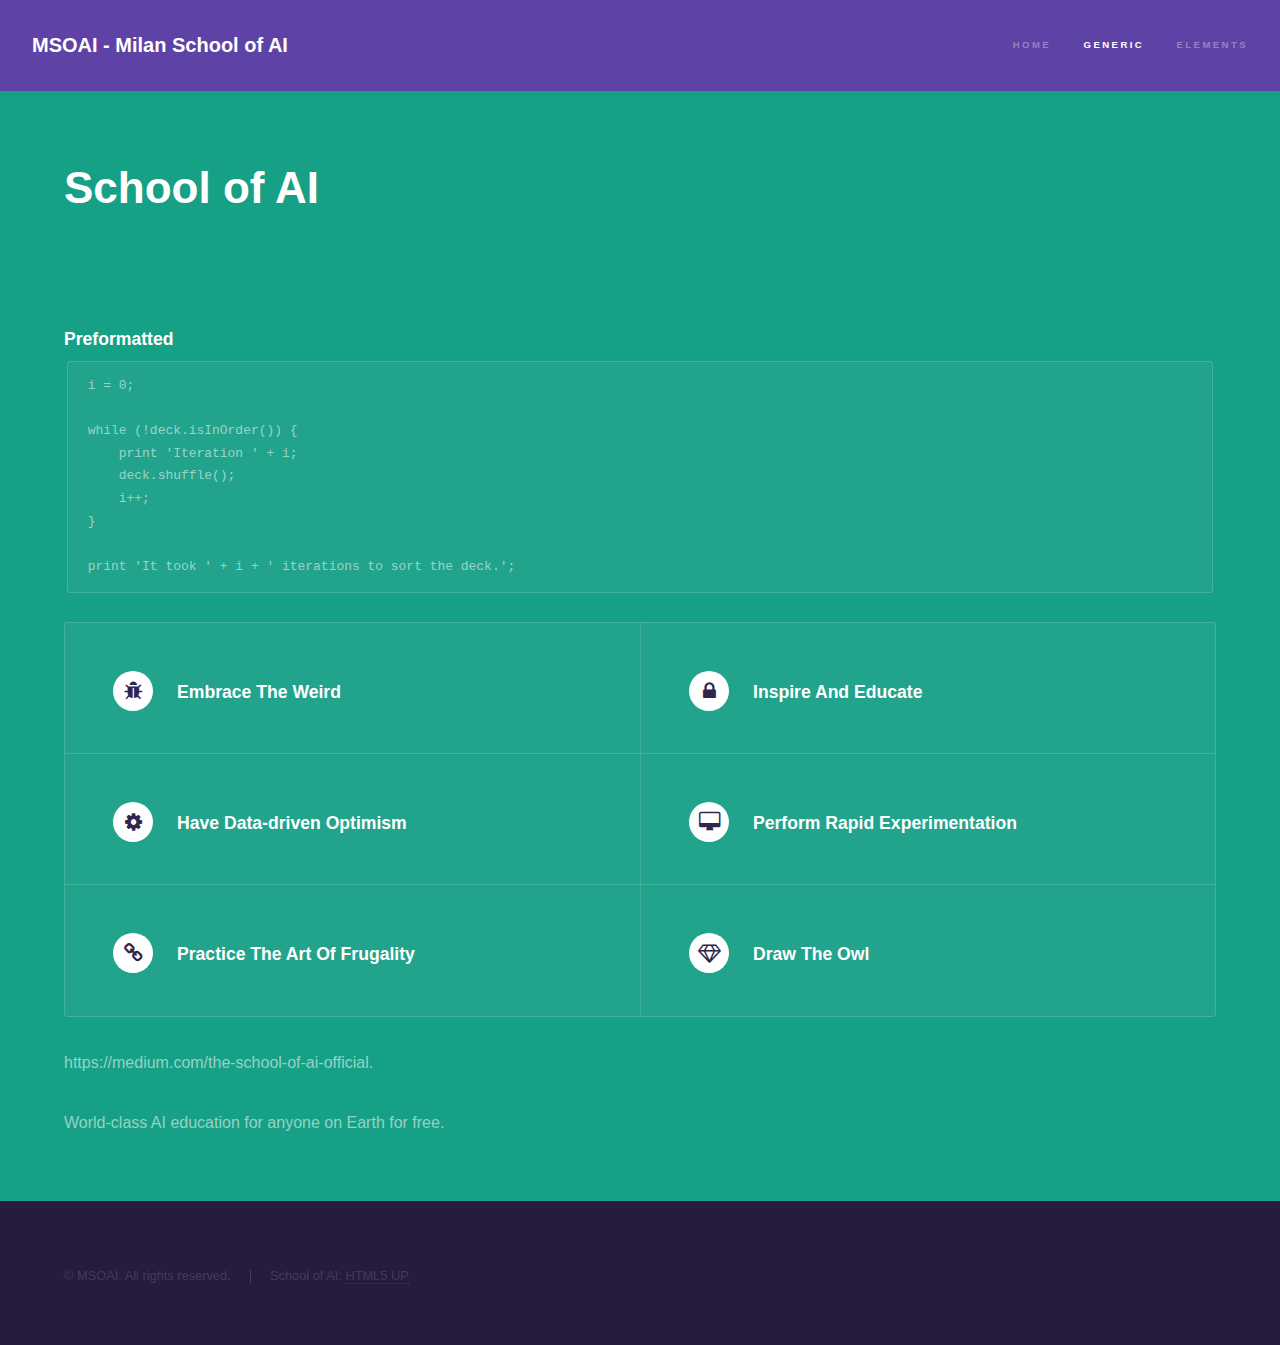
==== generic.html @ b0c15144 "Update generic.html" ====
<!DOCTYPE HTML>
<!--
	Hyperspace by HTML5 UP
	html5up.net | @ajlkn
	Free for personal and commercial use under the CCA 3.0 license (html5up.net/license)
-->
<html>
	<head>
		<title>Generic - Hyperspace by HTML5 UP</title>
		<meta charset="utf-8" />
		<meta name="viewport" content="width=device-width, initial-scale=1, user-scalable=no" />
		<link rel="stylesheet" href="assets/css/main.css" />
		<noscript><link rel="stylesheet" href="assets/css/noscript.css" /></noscript>
	</head>
	<body class="is-preload">

		<!-- Header -->
			<header id="header">
				<a href="index.html" class="title">MSOAI - Milan School of AI</a>
				<nav>
					<ul>
						<li><a href="index.html">Home</a></li>
						<li><a href="generic.html" class="active">Generic</a></li>
						<li><a href="elements.html">Elements</a></li>
					</ul>
				</nav>
			</header>

		<!-- Wrapper -->
			<div id="wrapper">

				<!-- Main -->
					<section id="main" class="wrapper">
						<div class="inner">
							<h1 class="major">School of AI</h1>
							<span class="image fit"><img src="images/pic04.png" alt="" /></span>
							<h3>Preformatted</h3>
									<pre><code>i = 0;

while (!deck.isInOrder()) {
    print 'Iteration ' + i;
    deck.shuffle();
    i++;
}

print 'It took ' + i + ' iterations to sort the deck.';</code></pre>
							<div class="features">
								<section>
									<span class="icon major fa-bug"></span>
									
									<h3>Embrace The Weird</h3>
									<p></p>
								</section>
								<section>
									<span class="icon major fa-lock"></span>
									<h3>Inspire And Educate</h3>
									<p></p>
								</section>
								<section>
									<span class="icon major fa-cog"></span>
									<h3>Have Data-driven Optimism</h3>
									<p></p>
								</section>
								<section>
									<span class="icon major fa-desktop"></span>
									<h3>Perform Rapid Experimentation</h3>
									<p></p>
								</section>
								<section>
									<span class="icon major fa-chain"></span>
									<h3>Practice The Art Of Frugality</h3>
									<p></p>
								</section>
								<section>
									<span class="icon major fa-diamond"></span>
									<h3>Draw The Owl</h3>
									<p></p>
								</section>
							</div>
							<p>https://medium.com/the-school-of-ai-official.</p>
							<p>World-class AI education for anyone on Earth for free.</p>
						</div>
					</section>

			</div>

		<!-- Footer -->
			<footer id="footer" class="wrapper alt">
				<div class="inner">
					<ul class="menu">
						<li>&copy; MSOAI. All rights reserved.</li><li>School of AI: <a href="https://www.theschool.ai/">HTML5 UP</a></li>
					</ul>
				</div>
			</footer>

		<!-- Scripts -->
			<script src="assets/js/jquery.min.js"></script>
			<script src="assets/js/jquery.scrollex.min.js"></script>
			<script src="assets/js/jquery.scrolly.min.js"></script>
			<script src="assets/js/browser.min.js"></script>
			<script src="assets/js/breakpoints.min.js"></script>
			<script src="assets/js/util.js"></script>
			<script src="assets/js/main.js"></script>

	</body>
</html>
---- assets/css/main.css ----
@import url(font-awesome.min.css);

/*
	Hyperspace by HTML5 UP
	html5up.net | @ajlkn
	Free for personal and commercial use under the CCA 3.0 license (html5up.net/license)
*/

html, body, div, span, applet, object,
iframe, h1, h2, h3, h4, h5, h6, p, blockquote,
pre, a, abbr, acronym, address, big, cite,
code, del, dfn, em, img, ins, kbd, q, s, samp,
small, strike, strong, sub, sup, tt, var, b,
u, i, center, dl, dt, dd, ol, ul, li, fieldset,
form, label, legend, table, caption, tbody,
tfoot, thead, tr, th, td, article, aside,
canvas, details, embed, figure, figcaption,
footer, header, hgroup, menu, nav, output, ruby,
section, summary, time, mark, audio, video {
	margin: 0;
	padding: 0;
	border: 0;
	font-size: 100%;
	font: inherit;
	vertical-align: baseline;}

article, aside, details, figcaption, figure,
footer, header, hgroup, menu, nav, section {
	display: block;}

body {
	line-height: 1;
}

ol, ul {
	list-style: none;
}

blockquote, q {
	quotes: none;
}

	blockquote:before, blockquote:after, q:before, q:after {
		content: '';
		content: none;
	}

table {
	border-collapse: collapse;
	border-spacing: 0;
}

body {
	-webkit-text-size-adjust: none;
}

mark {
	background-color: transparent;
	color: inherit;
}

input::-moz-focus-inner {
	border: 0;
	padding: 0;
}

input, select, textarea {
	-moz-appearance: none;
	-webkit-appearance: none;
	-ms-appearance: none;
	appearance: none;
}

/* Basic */

	@-ms-viewport {
		width: device-width;
	}

	body {
		-ms-overflow-style: scrollbar;
	}

	@media screen and (max-width: 480px) {

		html, body {
			min-width: 320px;
		}

	}

	html {
		box-sizing: border-box;
	}

	*, *:before, *:after {
		box-sizing: inherit;
	}

	body {
		background: #16a085;
	}

		body.is-preload *, body.is-preload *:before, body.is-preload *:after {
			-moz-animation: none !important;
			-webkit-animation: none !important;
			-ms-animation: none !important;
			animation: none !important;
			-moz-transition: none !important;
			-webkit-transition: none !important;
			-ms-transition: none !important;
			transition: none !important;
		}

/* Type */

	body, input, select, textarea {
		color: rgba(255, 255, 255, 0.55);
		font-family: Arial, Helvetica, sans-serif;
		font-size: 16.5pt;
		font-weight: normal;
		line-height: 1.75;
	}

		@media screen and (max-width: 1680px) {

			body, input, select, textarea {
				font-size: 13pt;
			}

		}

		@media screen and (max-width: 1280px) {

			body, input, select, textarea {
				font-size: 12pt;
			}

		}

		@media screen and (max-width: 360px) {

			body, input, select, textarea {
				font-size: 11pt;
			}

		}

	a {
		-moz-transition: color 0.2s ease, border-bottom-color 0.2s ease;
		-webkit-transition: color 0.2s ease, border-bottom-color 0.2s ease;
		-ms-transition: color 0.2s ease, border-bottom-color 0.2s ease;
		transition: color 0.2s ease, border-bottom-color 0.2s ease;
		border-bottom: dotted 1px rgba(255, 255, 255, 0.35);
		color: inherit;
		text-decoration: none;
	}

		a:hover {
			border-bottom-color: transparent;
			color: #ffffff;
		}

	strong, b {
		color: #ffffff;
		font-weight: bold;
	}

	em, i {
		font-style: italic;
	}

	p {
		margin: 0 0 2em 0;
	}

	h1, h2, h3, h4, h5, h6 {
		color: #ffffff;
		font-weight: bold;
		line-height: 1.5;
		margin: 0 0 0.5em 0;
	}

		h1 a, h2 a, h3 a, h4 a, h5 a, h6 a {
			color: inherit;
			text-decoration: none;
		}

	h1 {
		font-size: 2.75em;
	}

		h1.major {
			margin: 0 0 1.3em 0;
			position: relative;
			padding-bottom: 0.35em;
		}

			h1.major:after {
				background-image: -moz-linear-gradient(to right, #16a085, #16a085);
				background-image: -webkit-linear-gradient(to right, #16a085, #16a085);
				background-image: -ms-linear-gradient(to right, #16a085, #16a085);
				background-image: linear-gradient(to right, #16a085, #16a085);
				-moz-transition: max-width 0.2s ease;
				-webkit-transition: max-width 0.2s ease;
				-ms-transition: max-width 0.2s ease;
				transition: max-width 0.2s ease;
				border-radius: 0.2em;
				bottom: 0;
				content: '';
				height: 0.05em;
				position: absolute;
				right: 0;
				width: 100%;
			}

	h2 {
		font-size: 1.75em;
	}

	h3 {
		font-size: 1.1em;
	}

	h4 {
		font-size: 1em;
	}

	h5 {
		font-size: 0.8em;
	}

	h6 {
		font-size: 0.6em;
	}

	@media screen and (max-width: 736px) {

		h1 {
			font-size: 2em;
		}

		h2 {
			font-size: 1.25em;
		}

		h3 {
			font-size: 1em;
		}

		h4 {
			font-size: 0.8em;
		}

		h5 {
			font-size: 0.6em;
		}

		h6 {
			font-size: 0.6em;
		}

	}

	sub {
		font-size: 0.8em;
		position: relative;
		top: 0.5em;
	}

	sup {
		font-size: 0.8em;
		position: relative;
		top: -0.5em;
	}

	blockquote {
		border-left: solid 4px rgba(255, 255, 255, 0.15);
		font-style: italic;
		margin: 0 0 2em 0;
		padding: 0.5em 0 0.5em 2em;
	}

	code {
		background: rgba(255, 255, 255, 0.05);
		border-radius: 0.25em;
		border: solid 1px rgba(255, 255, 255, 0.15);
		font-family: "Courier New", monospace;
		font-size: 0.9em;
		margin: 0 0.25em;
		padding: 0.25em 0.65em;
	}

	pre {
		-webkit-overflow-scrolling: touch;
		font-family: "Courier New", monospace;
		font-size: 0.9em;
		margin: 0 0 2em 0;
	}

		pre code {
			display: block;
			line-height: 1.75em;
			padding: 1em 1.5em;
			overflow-x: auto;
		}

	hr {
		border: 0;
		border-bottom: solid 1px rgba(255, 255, 255, 0.15);
		margin: 2em 0;
	}

		hr.major {
			margin: 3em 0;
		}

	.align-left {
		text-align: left;
	}

	.align-center {
		text-align: center;
	}

	.align-right {
		text-align: right;
	}

/* Row */

	.row {
		display: flex;
		flex-wrap: wrap;
		box-sizing: border-box;
		align-items: stretch;
	}

		.row > * {
			box-sizing: border-box;
		}

		.row.gtr-uniform > * > :last-child {
			margin-bottom: 0;
		}

		.row.aln-left {
			justify-content: flex-start;
		}

		.row.aln-center {
			justify-content: center;
		}

		.row.aln-right {
			justify-content: flex-end;
		}

		.row.aln-top {
			align-items: flex-start;
		}

		.row.aln-middle {
			align-items: center;
		}

		.row.aln-bottom {
			align-items: flex-end;
		}

		.row > .imp {
			order: -1;
		}

		.row > .col-1 {
			width: 8.3333333333%;
		}

		.row > .off-1 {
			margin-left: 8.3333333333%;
		}

		.row > .col-2 {
			width: 16.6666666667%;
		}

		.row > .off-2 {
			margin-left: 16.6666666667%;
		}

		.row > .col-3 {
			width: 25%;
		}

		.row > .off-3 {
			margin-left: 25%;
		}

		.row > .col-4 {
			width: 33.3333333333%;
		}

		.row > .off-4 {
			margin-left: 33.3333333333%;
		}

		.row > .col-5 {
			width: 41.6666666667%;
		}

		.row > .off-5 {
			margin-left: 41.6666666667%;
		}

		.row > .col-6 {
			width: 50%;
		}

		.row > .off-6 {
			margin-left: 50%;
		}

		.row > .col-7 {
			width: 58.3333333333%;
		}

		.row > .off-7 {
			margin-left: 58.3333333333%;
		}

		.row > .col-8 {
			width: 66.6666666667%;
		}

		.row > .off-8 {
			margin-left: 66.6666666667%;
		}

		.row > .col-9 {
			width: 75%;
		}

		.row > .off-9 {
			margin-left: 75%;
		}

		.row > .col-10 {
			width: 83.3333333333%;
		}

		.row > .off-10 {
			margin-left: 83.3333333333%;
		}

		.row > .col-11 {
			width: 91.6666666667%;
		}

		.row > .off-11 {
			margin-left: 91.6666666667%;
		}

		.row > .col-12 {
			width: 100%;
		}

		.row > .off-12 {
			margin-left: 100%;
		}

		.row.gtr-0 {
			margin-top: 0;
			margin-left: 0em;
		}

			.row.gtr-0 > * {
				padding: 0 0 0 0em;
			}

			.row.gtr-0.gtr-uniform {
				margin-top: 0em;
			}

				.row.gtr-0.gtr-uniform > * {
					padding-top: 0em;
				}

		.row.gtr-25 {
			margin-top: 0;
			margin-left: -0.375em;
		}

			.row.gtr-25 > * {
				padding: 0 0 0 0.375em;
			}

			.row.gtr-25.gtr-uniform {
				margin-top: -0.375em;
			}

				.row.gtr-25.gtr-uniform > * {
					padding-top: 0.375em;
				}

		.row.gtr-50 {
			margin-top: 0;
			margin-left: -0.75em;
		}

			.row.gtr-50 > * {
				padding: 0 0 0 0.75em;
			}

			.row.gtr-50.gtr-uniform {
				margin-top: -0.75em;
			}

				.row.gtr-50.gtr-uniform > * {
					padding-top: 0.75em;
				}

		.row {
			margin-top: 0;
			margin-left: -1.5em;
		}

			.row > * {
				padding: 0 0 0 1.5em;
			}

			.row.gtr-uniform {
				margin-top: -1.5em;
			}

				.row.gtr-uniform > * {
					padding-top: 1.5em;
				}

		.row.gtr-150 {
			margin-top: 0;
			margin-left: -2.25em;
		}

			.row.gtr-150 > * {
				padding: 0 0 0 2.25em;
			}

			.row.gtr-150.gtr-uniform {
				margin-top: -2.25em;
			}

				.row.gtr-150.gtr-uniform > * {
					padding-top: 2.25em;
				}

		.row.gtr-200 {
			margin-top: 0;
			margin-left: -3em;
		}

			.row.gtr-200 > * {
				padding: 0 0 0 3em;
			}

			.row.gtr-200.gtr-uniform {
				margin-top: -3em;
			}

				.row.gtr-200.gtr-uniform > * {
					padding-top: 3em;
				}

		@media screen and (max-width: 1680px) {

			.row {
				display: flex;
				flex-wrap: wrap;
				box-sizing: border-box;
				align-items: stretch;
			}

				.row > * {
					box-sizing: border-box;
				}

				.row.gtr-uniform > * > :last-child {
					margin-bottom: 0;
				}

				.row.aln-left {
					justify-content: flex-start;
				}

				.row.aln-center {
					justify-content: center;
				}

				.row.aln-right {
					justify-content: flex-end;
				}

				.row.aln-top {
					align-items: flex-start;
				}

				.row.aln-middle {
					align-items: center;
				}

				.row.aln-bottom {
					align-items: flex-end;
				}

				.row > .imp-xlarge {
					order: -1;
				}

				.row > .col-1-xlarge {
					width: 8.3333333333%;
				}

				.row > .off-1-xlarge {
					margin-left: 8.3333333333%;
				}

				.row > .col-2-xlarge {
					width: 16.6666666667%;
				}

				.row > .off-2-xlarge {
					margin-left: 16.6666666667%;
				}

				.row > .col-3-xlarge {
					width: 25%;
				}

				.row > .off-3-xlarge {
					margin-left: 25%;
				}

				.row > .col-4-xlarge {
					width: 33.3333333333%;
				}

				.row > .off-4-xlarge {
					margin-left: 33.3333333333%;
				}

				.row > .col-5-xlarge {
					width: 41.6666666667%;
				}

				.row > .off-5-xlarge {
					margin-left: 41.6666666667%;
				}

				.row > .col-6-xlarge {
					width: 50%;
				}

				.row > .off-6-xlarge {
					margin-left: 50%;
				}

				.row > .col-7-xlarge {
					width: 58.3333333333%;
				}

				.row > .off-7-xlarge {
					margin-left: 58.3333333333%;
				}

				.row > .col-8-xlarge {
					width: 66.6666666667%;
				}

				.row > .off-8-xlarge {
					margin-left: 66.6666666667%;
				}

				.row > .col-9-xlarge {
					width: 75%;
				}

				.row > .off-9-xlarge {
					margin-left: 75%;
				}

				.row > .col-10-xlarge {
					width: 83.3333333333%;
				}

				.row > .off-10-xlarge {
					margin-left: 83.3333333333%;
				}

				.row > .col-11-xlarge {
					width: 91.6666666667%;
				}

				.row > .off-11-xlarge {
					margin-left: 91.6666666667%;
				}

				.row > .col-12-xlarge {
					width: 100%;
				}

				.row > .off-12-xlarge {
					margin-left: 100%;
				}

				.row.gtr-0 {
					margin-top: 0;
					margin-left: 0em;
				}

					.row.gtr-0 > * {
						padding: 0 0 0 0em;
					}

					.row.gtr-0.gtr-uniform {
						margin-top: 0em;
					}

						.row.gtr-0.gtr-uniform > * {
							padding-top: 0em;
						}

				.row.gtr-25 {
					margin-top: 0;
					margin-left: -0.375em;
				}

					.row.gtr-25 > * {
						padding: 0 0 0 0.375em;
					}

					.row.gtr-25.gtr-uniform {
						margin-top: -0.375em;
					}

						.row.gtr-25.gtr-uniform > * {
							padding-top: 0.375em;
						}

				.row.gtr-50 {
					margin-top: 0;
					margin-left: -0.75em;
				}

					.row.gtr-50 > * {
						padding: 0 0 0 0.75em;
					}

					.row.gtr-50.gtr-uniform {
						margin-top: -0.75em;
					}

						.row.gtr-50.gtr-uniform > * {
							padding-top: 0.75em;
						}

				.row {
					margin-top: 0;
					margin-left: -1.5em;
				}

					.row > * {
						padding: 0 0 0 1.5em;
					}

					.row.gtr-uniform {
						margin-top: -1.5em;
					}

						.row.gtr-uniform > * {
							padding-top: 1.5em;
						}

				.row.gtr-150 {
					margin-top: 0;
					margin-left: -2.25em;
				}

					.row.gtr-150 > * {
						padding: 0 0 0 2.25em;
					}

					.row.gtr-150.gtr-uniform {
						margin-top: -2.25em;
					}

						.row.gtr-150.gtr-uniform > * {
							padding-top: 2.25em;
						}

				.row.gtr-200 {
					margin-top: 0;
					margin-left: -3em;
				}

					.row.gtr-200 > * {
						padding: 0 0 0 3em;
					}

					.row.gtr-200.gtr-uniform {
						margin-top: -3em;
					}

						.row.gtr-200.gtr-uniform > * {
							padding-top: 3em;
						}

		}

		@media screen and (max-width: 1280px) {

			.row {
				display: flex;
				flex-wrap: wrap;
				box-sizing: border-box;
				align-items: stretch;
			}

				.row > * {
					box-sizing: border-box;
				}

				.row.gtr-uniform > * > :last-child {
					margin-bottom: 0;
				}

				.row.aln-left {
					justify-content: flex-start;
				}

				.row.aln-center {
					justify-content: center;
				}

				.row.aln-right {
					justify-content: flex-end;
				}

				.row.aln-top {
					align-items: flex-start;
				}

				.row.aln-middle {
					align-items: center;
				}

				.row.aln-bottom {
					align-items: flex-end;
				}

				.row > .imp-large {
					order: -1;
				}

				.row > .col-1-large {
					width: 8.3333333333%;
				}

				.row > .off-1-large {
					margin-left: 8.3333333333%;
				}

				.row > .col-2-large {
					width: 16.6666666667%;
				}

				.row > .off-2-large {
					margin-left: 16.6666666667%;
				}

				.row > .col-3-large {
					width: 25%;
				}

				.row > .off-3-large {
					margin-left: 25%;
				}

				.row > .col-4-large {
					width: 33.3333333333%;
				}

				.row > .off-4-large {
					margin-left: 33.3333333333%;
				}

				.row > .col-5-large {
					width: 41.6666666667%;
				}

				.row > .off-5-large {
					margin-left: 41.6666666667%;
				}

				.row > .col-6-large {
					width: 50%;
				}

				.row > .off-6-large {
					margin-left: 50%;
				}

				.row > .col-7-large {
					width: 58.3333333333%;
				}

				.row > .off-7-large {
					margin-left: 58.3333333333%;
				}

				.row > .col-8-large {
					width: 66.6666666667%;
				}

				.row > .off-8-large {
					margin-left: 66.6666666667%;
				}

				.row > .col-9-large {
					width: 75%;
				}

				.row > .off-9-large {
					margin-left: 75%;
				}

				.row > .col-10-large {
					width: 83.3333333333%;
				}

				.row > .off-10-large {
					margin-left: 83.3333333333%;
				}

				.row > .col-11-large {
					width: 91.6666666667%;
				}

				.row > .off-11-large {
					margin-left: 91.6666666667%;
				}

				.row > .col-12-large {
					width: 100%;
				}

				.row > .off-12-large {
					margin-left: 100%;
				}

				.row.gtr-0 {
					margin-top: 0;
					margin-left: 0em;
				}

					.row.gtr-0 > * {
						padding: 0 0 0 0em;
					}

					.row.gtr-0.gtr-uniform {
						margin-top: 0em;
					}

						.row.gtr-0.gtr-uniform > * {
							padding-top: 0em;
						}

				.row.gtr-25 {
					margin-top: 0;
					margin-left: -0.375em;
				}

					.row.gtr-25 > * {
						padding: 0 0 0 0.375em;
					}

					.row.gtr-25.gtr-uniform {
						margin-top: -0.375em;
					}

						.row.gtr-25.gtr-uniform > * {
							padding-top: 0.375em;
						}

				.row.gtr-50 {
					margin-top: 0;
					margin-left: -0.75em;
				}

					.row.gtr-50 > * {
						padding: 0 0 0 0.75em;
					}

					.row.gtr-50.gtr-uniform {
						margin-top: -0.75em;
					}

						.row.gtr-50.gtr-uniform > * {
							padding-top: 0.75em;
						}

				.row {
					margin-top: 0;
					margin-left: -1.5em;
				}

					.row > * {
						padding: 0 0 0 1.5em;
					}

					.row.gtr-uniform {
						margin-top: -1.5em;
					}

						.row.gtr-uniform > * {
							padding-top: 1.5em;
						}

				.row.gtr-150 {
					margin-top: 0;
					margin-left: -2.25em;
				}

					.row.gtr-150 > * {
						padding: 0 0 0 2.25em;
					}

					.row.gtr-150.gtr-uniform {
						margin-top: -2.25em;
					}

						.row.gtr-150.gtr-uniform > * {
							padding-top: 2.25em;
						}

				.row.gtr-200 {
					margin-top: 0;
					margin-left: -3em;
				}

					.row.gtr-200 > * {
						padding: 0 0 0 3em;
					}

					.row.gtr-200.gtr-uniform {
						margin-top: -3em;
					}

						.row.gtr-200.gtr-uniform > * {
							padding-top: 3em;
						}

		}

		@media screen and (max-width: 980px) {

			.row {
				display: flex;
				flex-wrap: wrap;
				box-sizing: border-box;
				align-items: stretch;
			}

				.row > * {
					box-sizing: border-box;
				}

				.row.gtr-uniform > * > :last-child {
					margin-bottom: 0;
				}

				.row.aln-left {
					justify-content: flex-start;
				}

				.row.aln-center {
					justify-content: center;
				}

				.row.aln-right {
					justify-content: flex-end;
				}

				.row.aln-top {
					align-items: flex-start;
				}

				.row.aln-middle {
					align-items: center;
				}

				.row.aln-bottom {
					align-items: flex-end;
				}

				.row > .imp-medium {
					order: -1;
				}

				.row > .col-1-medium {
					width: 8.3333333333%;
				}

				.row > .off-1-medium {
					margin-left: 8.3333333333%;
				}

				.row > .col-2-medium {
					width: 16.6666666667%;
				}

				.row > .off-2-medium {
					margin-left: 16.6666666667%;
				}

				.row > .col-3-medium {
					width: 25%;
				}

				.row > .off-3-medium {
					margin-left: 25%;
				}

				.row > .col-4-medium {
					width: 33.3333333333%;
				}

				.row > .off-4-medium {
					margin-left: 33.3333333333%;
				}

				.row > .col-5-medium {
					width: 41.6666666667%;
				}

				.row > .off-5-medium {
					margin-left: 41.6666666667%;
				}

				.row > .col-6-medium {
					width: 50%;
				}

				.row > .off-6-medium {
					margin-left: 50%;
				}

				.row > .col-7-medium {
					width: 58.3333333333%;
				}

				.row > .off-7-medium {
					margin-left: 58.3333333333%;
				}

				.row > .col-8-medium {
					width: 66.6666666667%;
				}

				.row > .off-8-medium {
					margin-left: 66.6666666667%;
				}

				.row > .col-9-medium {
					width: 75%;
				}

				.row > .off-9-medium {
					margin-left: 75%;
				}

				.row > .col-10-medium {
					width: 83.3333333333%;
				}

				.row > .off-10-medium {
					margin-left: 83.3333333333%;
				}

				.row > .col-11-medium {
					width: 91.6666666667%;
				}

				.row > .off-11-medium {
					margin-left: 91.6666666667%;
				}

				.row > .col-12-medium {
					width: 100%;
				}

				.row > .off-12-medium {
					margin-left: 100%;
				}

				.row.gtr-0 {
					margin-top: 0;
					margin-left: 0em;
				}

					.row.gtr-0 > * {
						padding: 0 0 0 0em;
					}

					.row.gtr-0.gtr-uniform {
						margin-top: 0em;
					}

						.row.gtr-0.gtr-uniform > * {
							padding-top: 0em;
						}

				.row.gtr-25 {
					margin-top: 0;
					margin-left: -0.375em;
				}

					.row.gtr-25 > * {
						padding: 0 0 0 0.375em;
					}

					.row.gtr-25.gtr-uniform {
						margin-top: -0.375em;
					}

						.row.gtr-25.gtr-uniform > * {
							padding-top: 0.375em;
						}

				.row.gtr-50 {
					margin-top: 0;
					margin-left: -0.75em;
				}

					.row.gtr-50 > * {
						padding: 0 0 0 0.75em;
					}

					.row.gtr-50.gtr-uniform {
						margin-top: -0.75em;
					}

						.row.gtr-50.gtr-uniform > * {
							padding-top: 0.75em;
						}

				.row {
					margin-top: 0;
					margin-left: -1.5em;
				}

					.row > * {
						padding: 0 0 0 1.5em;
					}

					.row.gtr-uniform {
						margin-top: -1.5em;
					}

						.row.gtr-uniform > * {
							padding-top: 1.5em;
						}

				.row.gtr-150 {
					margin-top: 0;
					margin-left: -2.25em;
				}

					.row.gtr-150 > * {
						padding: 0 0 0 2.25em;
					}

					.row.gtr-150.gtr-uniform {
						margin-top: -2.25em;
					}

						.row.gtr-150.gtr-uniform > * {
							padding-top: 2.25em;
						}

				.row.gtr-200 {
					margin-top: 0;
					margin-left: -3em;
				}

					.row.gtr-200 > * {
						padding: 0 0 0 3em;
					}

					.row.gtr-200.gtr-uniform {
						margin-top: -3em;
					}

						.row.gtr-200.gtr-uniform > * {
							padding-top: 3em;
						}

		}

		@media screen and (max-width: 736px) {

			.row {
				display: flex;
				flex-wrap: wrap;
				box-sizing: border-box;
				align-items: stretch;
			}

				.row > * {
					box-sizing: border-box;
				}

				.row.gtr-uniform > * > :last-child {
					margin-bottom: 0;
				}

				.row.aln-left {
					justify-content: flex-start;
				}

				.row.aln-center {
					justify-content: center;
				}

				.row.aln-right {
					justify-content: flex-end;
				}

				.row.aln-top {
					align-items: flex-start;
				}

				.row.aln-middle {
					align-items: center;
				}

				.row.aln-bottom {
					align-items: flex-end;
				}

				.row > .imp-small {
					order: -1;
				}

				.row > .col-1-small {
					width: 8.3333333333%;
				}

				.row > .off-1-small {
					margin-left: 8.3333333333%;
				}

				.row > .col-2-small {
					width: 16.6666666667%;
				}

				.row > .off-2-small {
					margin-left: 16.6666666667%;
				}

				.row > .col-3-small {
					width: 25%;
				}

				.row > .off-3-small {
					margin-left: 25%;
				}

				.row > .col-4-small {
					width: 33.3333333333%;
				}

				.row > .off-4-small {
					margin-left: 33.3333333333%;
				}

				.row > .col-5-small {
					width: 41.6666666667%;
				}

				.row > .off-5-small {
					margin-left: 41.6666666667%;
				}

				.row > .col-6-small {
					width: 50%;
				}

				.row > .off-6-small {
					margin-left: 50%;
				}

				.row > .col-7-small {
					width: 58.3333333333%;
				}

				.row > .off-7-small {
					margin-left: 58.3333333333%;
				}

				.row > .col-8-small {
					width: 66.6666666667%;
				}

				.row > .off-8-small {
					margin-left: 66.6666666667%;
				}

				.row > .col-9-small {
					width: 75%;
				}

				.row > .off-9-small {
					margin-left: 75%;
				}

				.row > .col-10-small {
					width: 83.3333333333%;
				}

				.row > .off-10-small {
					margin-left: 83.3333333333%;
				}

				.row > .col-11-small {
					width: 91.6666666667%;
				}

				.row > .off-11-small {
					margin-left: 91.6666666667%;
				}

				.row > .col-12-small {
					width: 100%;
				}

				.row > .off-12-small {
					margin-left: 100%;
				}

				.row.gtr-0 {
					margin-top: 0;
					margin-left: 0em;
				}

					.row.gtr-0 > * {
						padding: 0 0 0 0em;
					}

					.row.gtr-0.gtr-uniform {
						margin-top: 0em;
					}

						.row.gtr-0.gtr-uniform > * {
							padding-top: 0em;
						}

				.row.gtr-25 {
					margin-top: 0;
					margin-left: -0.375em;
				}

					.row.gtr-25 > * {
						padding: 0 0 0 0.375em;
					}

					.row.gtr-25.gtr-uniform {
						margin-top: -0.375em;
					}

						.row.gtr-25.gtr-uniform > * {
							padding-top: 0.375em;
						}

				.row.gtr-50 {
					margin-top: 0;
					margin-left: -0.75em;
				}

					.row.gtr-50 > * {
						padding: 0 0 0 0.75em;
					}

					.row.gtr-50.gtr-uniform {
						margin-top: -0.75em;
					}

						.row.gtr-50.gtr-uniform > * {
							padding-top: 0.75em;
						}

				.row {
					margin-top: 0;
					margin-left: -1.5em;
				}

					.row > * {
						padding: 0 0 0 1.5em;
					}

					.row.gtr-uniform {
						margin-top: -1.5em;
					}

						.row.gtr-uniform > * {
							padding-top: 1.5em;
						}

				.row.gtr-150 {
					margin-top: 0;
					margin-left: -2.25em;
				}

					.row.gtr-150 > * {
						padding: 0 0 0 2.25em;
					}

					.row.gtr-150.gtr-uniform {
						margin-top: -2.25em;
					}

						.row.gtr-150.gtr-uniform > * {
							padding-top: 2.25em;
						}

				.row.gtr-200 {
					margin-top: 0;
					margin-left: -3em;
				}

					.row.gtr-200 > * {
						padding: 0 0 0 3em;
					}

					.row.gtr-200.gtr-uniform {
						margin-top: -3em;
					}

						.row.gtr-200.gtr-uniform > * {
							padding-top: 3em;
						}

		}

		@media screen and (max-width: 480px) {

			.row {
				display: flex;
				flex-wrap: wrap;
				box-sizing: border-box;
				align-items: stretch;
			}

				.row > * {
					box-sizing: border-box;
				}

				.row.gtr-uniform > * > :last-child {
					margin-bottom: 0;
				}

				.row.aln-left {
					justify-content: flex-start;
				}

				.row.aln-center {
					justify-content: center;
				}

				.row.aln-right {
					justify-content: flex-end;
				}

				.row.aln-top {
					align-items: flex-start;
				}

				.row.aln-middle {
					align-items: center;
				}

				.row.aln-bottom {
					align-items: flex-end;
				}

				.row > .imp-xsmall {
					order: -1;
				}

				.row > .col-1-xsmall {
					width: 8.3333333333%;
				}

				.row > .off-1-xsmall {
					margin-left: 8.3333333333%;
				}

				.row > .col-2-xsmall {
					width: 16.6666666667%;
				}

				.row > .off-2-xsmall {
					margin-left: 16.6666666667%;
				}

				.row > .col-3-xsmall {
					width: 25%;
				}

				.row > .off-3-xsmall {
					margin-left: 25%;
				}

				.row > .col-4-xsmall {
					width: 33.3333333333%;
				}

				.row > .off-4-xsmall {
					margin-left: 33.3333333333%;
				}

				.row > .col-5-xsmall {
					width: 41.6666666667%;
				}

				.row > .off-5-xsmall {
					margin-left: 41.6666666667%;
				}

				.row > .col-6-xsmall {
					width: 50%;
				}

				.row > .off-6-xsmall {
					margin-left: 50%;
				}

				.row > .col-7-xsmall {
					width: 58.3333333333%;
				}

				.row > .off-7-xsmall {
					margin-left: 58.3333333333%;
				}

				.row > .col-8-xsmall {
					width: 66.6666666667%;
				}

				.row > .off-8-xsmall {
					margin-left: 66.6666666667%;
				}

				.row > .col-9-xsmall {
					width: 75%;
				}

				.row > .off-9-xsmall {
					margin-left: 75%;
				}

				.row > .col-10-xsmall {
					width: 83.3333333333%;
				}

				.row > .off-10-xsmall {
					margin-left: 83.3333333333%;
				}

				.row > .col-11-xsmall {
					width: 91.6666666667%;
				}

				.row > .off-11-xsmall {
					margin-left: 91.6666666667%;
				}

				.row > .col-12-xsmall {
					width: 100%;
				}

				.row > .off-12-xsmall {
					margin-left: 100%;
				}

				.row.gtr-0 {
					margin-top: 0;
					margin-left: 0em;
				}

					.row.gtr-0 > * {
						padding: 0 0 0 0em;
					}

					.row.gtr-0.gtr-uniform {
						margin-top: 0em;
					}

						.row.gtr-0.gtr-uniform > * {
							padding-top: 0em;
						}

				.row.gtr-25 {
					margin-top: 0;
					margin-left: -0.375em;
				}

					.row.gtr-25 > * {
						padding: 0 0 0 0.375em;
					}

					.row.gtr-25.gtr-uniform {
						margin-top: -0.375em;
					}

						.row.gtr-25.gtr-uniform > * {
							padding-top: 0.375em;
						}

				.row.gtr-50 {
					margin-top: 0;
					margin-left: -0.75em;
				}

					.row.gtr-50 > * {
						padding: 0 0 0 0.75em;
					}

					.row.gtr-50.gtr-uniform {
						margin-top: -0.75em;
					}

						.row.gtr-50.gtr-uniform > * {
							padding-top: 0.75em;
						}

				.row {
					margin-top: 0;
					margin-left: -1.5em;
				}

					.row > * {
						padding: 0 0 0 1.5em;
					}

					.row.gtr-uniform {
						margin-top: -1.5em;
					}

						.row.gtr-uniform > * {
							padding-top: 1.5em;
						}

				.row.gtr-150 {
					margin-top: 0;
					margin-left: -2.25em;
				}

					.row.gtr-150 > * {
						padding: 0 0 0 2.25em;
					}

					.row.gtr-150.gtr-uniform {
						margin-top: -2.25em;
					}

						.row.gtr-150.gtr-uniform > * {
							padding-top: 2.25em;
						}

				.row.gtr-200 {
					margin-top: 0;
					margin-left: -3em;
				}

					.row.gtr-200 > * {
						padding: 0 0 0 3em;
					}

					.row.gtr-200.gtr-uniform {
						margin-top: -3em;
					}

						.row.gtr-200.gtr-uniform > * {
							padding-top: 3em;
						}

		}

/* Box */

	.box {
		border-radius: 0.25em;
		border: solid 1px rgba(255, 255, 255, 0.15);
		margin-bottom: 2em;
		padding: 1.5em;
	}

		.box > :last-child,
		.box > :last-child > :last-child,
		.box > :last-child > :last-child > :last-child {
			margin-bottom: 0;
		}

		.box.alt {
			border: 0;
			border-radius: 0;
			padding: 0;
		}

/* Button */

	input[type="submit"],
	input[type="reset"],
	input[type="button"],
	button,
	.button {
		-moz-appearance: none;
		-webkit-appearance: none;
		-ms-appearance: none;
		appearance: none;
		-moz-transition: border-color 0.2s ease;
		-webkit-transition: border-color 0.2s ease;
		-ms-transition: border-color 0.2s ease;
		transition: border-color 0.2s ease;
		background-color: transparent;
		border: solid 1px !important;
		border-color: rgba(255, 255, 255, 0.15) !important;
		border-radius: 3em;
		color: #ffffff !important;
		cursor: pointer;
		display: inline-block;
		font-size: 0.6em;
		font-weight: bold;
		height: calc(4.75em + 2px);
		letter-spacing: 0.25em;
		line-height: 4.75em;
		outline: 0;
		padding: 0 3.75em;
		position: relative;
		text-align: center;
		text-decoration: none;
		text-transform: uppercase;
		white-space: nowrap;
	}

		input[type="submit"]:after,
		input[type="reset"]:after,
		input[type="button"]:after,
		button:after,
		.button:after {
			-moz-transform: scale(0.25);
			-webkit-transform: scale(0.25);
			-ms-transform: scale(0.25);
			transform: scale(0.25);
			pointer-events: none;
			-moz-transition: opacity 0.2s ease, -moz-transform 0.2s ease;
			-webkit-transition: opacity 0.2s ease, -webkit-transform 0.2s ease;
			-ms-transition: opacity 0.2s ease, -ms-transform 0.2s ease;
			transition: opacity 0.2s ease, transform 0.2s ease;
			background: #ffffff;
			border-radius: 3em;
			content: '';
			height: 100%;
			left: 0;
			opacity: 0;
			position: absolute;
			top: 0;
			width: 100%;
		}

		input[type="submit"].icon:before,
		input[type="reset"].icon:before,
		input[type="button"].icon:before,
		button.icon:before,
		.button.icon:before {
			margin-right: 0.75em;
		}

		input[type="submit"].fit,
		input[type="reset"].fit,
		input[type="button"].fit,
		button.fit,
		.button.fit {
			width: 100%;
		}

		input[type="submit"].small,
		input[type="reset"].small,
		input[type="button"].small,
		button.small,
		.button.small {
			font-size: 0.4em;
		}

		input[type="submit"].large,
		input[type="reset"].large,
		input[type="button"].large,
		button.large,
		.button.large {
			font-size: 0.8em;
		}

		input[type="submit"].primary,
		input[type="reset"].primary,
		input[type="button"].primary,
		button.primary,
		.button.primary {
			background-color: #ffffff;
			color: #312450 !important;
		}

			input[type="submit"].primary:after,
			input[type="reset"].primary:after,
			input[type="button"].primary:after,
			button.primary:after,
			.button.primary:after {
				display: none;
			}

		input[type="submit"].disabled, input[type="submit"]:disabled,
		input[type="reset"].disabled,
		input[type="reset"]:disabled,
		input[type="button"].disabled,
		input[type="button"]:disabled,
		button.disabled,
		button:disabled,
		.button.disabled,
		.button:disabled {
			cursor: default;
			opacity: 0.5;
			pointer-events: none;
		}

		input[type="submit"]:hover,
		input[type="reset"]:hover,
		input[type="button"]:hover,
		button:hover,
		.button:hover {
			border-color: rgba(255, 255, 255, 0.55) !important;
		}

			input[type="submit"]:hover:after,
			input[type="reset"]:hover:after,
			input[type="button"]:hover:after,
			button:hover:after,
			.button:hover:after {
				opacity: 0.05;
				-moz-transform: scale(1);
				-webkit-transform: scale(1);
				-ms-transform: scale(1);
				transform: scale(1);
			}

			input[type="submit"]:hover:active,
			input[type="reset"]:hover:active,
			input[type="button"]:hover:active,
			button:hover:active,
			.button:hover:active {
				border-color: #ffffff !important;
			}

				input[type="submit"]:hover:active:after,
				input[type="reset"]:hover:active:after,
				input[type="button"]:hover:active:after,
				button:hover:active:after,
				.button:hover:active:after {
					opacity: 0.1;
				}

/* Features */

	.features {
		display: -moz-flex;
		display: -webkit-flex;
		display: -ms-flex;
		display: flex;
		-moz-flex-wrap: wrap;
		-webkit-flex-wrap: wrap;
		-ms-flex-wrap: wrap;
		flex-wrap: wrap;
		border-radius: 0.25em;
		border: solid 1px rgba(255, 255, 255, 0.15);
		background: rgba(255, 255, 255, 0.05);
		margin: 0 0 2em 0;
	}

		.features section {
			padding: 3.5em 3em 1em 7em ;
			width: 50%;
			border-top: solid 1px rgba(255, 255, 255, 0.15);
			position: relative;
		}

			.features section:nth-child(-n + 2) {
				border-top-width: 0;
			}

			.features section:nth-child(2n) {
				border-left: solid 1px rgba(255, 255, 255, 0.15);
			}

			.features section .icon {
				-moz-transition: opacity 0.5s ease, -moz-transform 0.5s ease;
				-webkit-transition: opacity 0.5s ease, -webkit-transform 0.5s ease;
				-ms-transition: opacity 0.5s ease, -ms-transform 0.5s ease;
				transition: opacity 0.5s ease, transform 0.5s ease;
				-moz-transition-delay: 1s;
				-webkit-transition-delay: 1s;
				-ms-transition-delay: 1s;
				transition-delay: 1s;
				-moz-transform: scale(1);
				-webkit-transform: scale(1);
				-ms-transform: scale(1);
				transform: scale(1);
				position: absolute;
				left: 3em;
				top: 3em;
				opacity: 1;
			}

			.features section:nth-child(1) .icon {
				-moz-transition-delay: 0.15s;
				-webkit-transition-delay: 0.15s;
				-ms-transition-delay: 0.15s;
				transition-delay: 0.15s;
			}

			.features section:nth-child(2) .icon {
				-moz-transition-delay: 0.3s;
				-webkit-transition-delay: 0.3s;
				-ms-transition-delay: 0.3s;
				transition-delay: 0.3s;
			}

			.features section:nth-child(3) .icon {
				-moz-transition-delay: 0.45s;
				-webkit-transition-delay: 0.45s;
				-ms-transition-delay: 0.45s;
				transition-delay: 0.45s;
			}

			.features section:nth-child(4) .icon {
				-moz-transition-delay: 0.6s;
				-webkit-transition-delay: 0.6s;
				-ms-transition-delay: 0.6s;
				transition-delay: 0.6s;
			}

			.features section:nth-child(5) .icon {
				-moz-transition-delay: 0.75s;
				-webkit-transition-delay: 0.75s;
				-ms-transition-delay: 0.75s;
				transition-delay: 0.75s;
			}

			.features section:nth-child(6) .icon {
				-moz-transition-delay: 0.9s;
				-webkit-transition-delay: 0.9s;
				-ms-transition-delay: 0.9s;
				transition-delay: 0.9s;
			}

			.features section:nth-child(7) .icon {
				-moz-transition-delay: 1.05s;
				-webkit-transition-delay: 1.05s;
				-ms-transition-delay: 1.05s;
				transition-delay: 1.05s;
			}

			.features section:nth-child(8) .icon {
				-moz-transition-delay: 1.2s;
				-webkit-transition-delay: 1.2s;
				-ms-transition-delay: 1.2s;
				transition-delay: 1.2s;
			}

			.features section:nth-child(9) .icon {
				-moz-transition-delay: 1.35s;
				-webkit-transition-delay: 1.35s;
				-ms-transition-delay: 1.35s;
				transition-delay: 1.35s;
			}

			.features section:nth-child(10) .icon {
				-moz-transition-delay: 1.5s;
				-webkit-transition-delay: 1.5s;
				-ms-transition-delay: 1.5s;
				transition-delay: 1.5s;
			}

			.features section:nth-child(11) .icon {
				-moz-transition-delay: 1.65s;
				-webkit-transition-delay: 1.65s;
				-ms-transition-delay: 1.65s;
				transition-delay: 1.65s;
			}

			.features section:nth-child(12) .icon {
				-moz-transition-delay: 1.8s;
				-webkit-transition-delay: 1.8s;
				-ms-transition-delay: 1.8s;
				transition-delay: 1.8s;
			}

			.features section:nth-child(13) .icon {
				-moz-transition-delay: 1.95s;
				-webkit-transition-delay: 1.95s;
				-ms-transition-delay: 1.95s;
				transition-delay: 1.95s;
			}

			.features section:nth-child(14) .icon {
				-moz-transition-delay: 2.1s;
				-webkit-transition-delay: 2.1s;
				-ms-transition-delay: 2.1s;
				transition-delay: 2.1s;
			}

			.features section:nth-child(15) .icon {
				-moz-transition-delay: 2.25s;
				-webkit-transition-delay: 2.25s;
				-ms-transition-delay: 2.25s;
				transition-delay: 2.25s;
			}

			.features section:nth-child(16) .icon {
				-moz-transition-delay: 2.4s;
				-webkit-transition-delay: 2.4s;
				-ms-transition-delay: 2.4s;
				transition-delay: 2.4s;
			}

			.features section:nth-child(17) .icon {
				-moz-transition-delay: 2.55s;
				-webkit-transition-delay: 2.55s;
				-ms-transition-delay: 2.55s;
				transition-delay: 2.55s;
			}

			.features section:nth-child(18) .icon {
				-moz-transition-delay: 2.7s;
				-webkit-transition-delay: 2.7s;
				-ms-transition-delay: 2.7s;
				transition-delay: 2.7s;
			}

			.features section:nth-child(19) .icon {
				-moz-transition-delay: 2.85s;
				-webkit-transition-delay: 2.85s;
				-ms-transition-delay: 2.85s;
				transition-delay: 2.85s;
			}

			.features section:nth-child(20) .icon {
				-moz-transition-delay: 3s;
				-webkit-transition-delay: 3s;
				-ms-transition-delay: 3s;
				transition-delay: 3s;
			}

		.features.inactive section .icon {
			-moz-transform: scale(0.5);
			-webkit-transform: scale(0.5);
			-ms-transform: scale(0.5);
			transform: scale(0.5);
			opacity: 0;
		}

		@media screen and (max-width: 980px) {

			.features {
				display: block;
			}

				.features section {
					border-top-width: 1px !important;
					border-left-width: 0 !important;
					width: 100%;
				}

					.features section:first-child {
						border-top-width: 0 !important;
					}

		}

		@media screen and (max-width: 736px) {

			.features section {
				padding: 2.5em 1.5em 0.1em 5.5em ;
			}

				.features section .icon {
					left: 1.5em;
					top: 2em;
				}

		}

		@media screen and (max-width: 480px) {

			.features section {
				padding: 2em 1.5em 0.1em 1.5em ;
			}

				.features section .icon {
					left: 0;
					position: relative;
					top: 0;
				}

		}

/* Form */

	form {
		margin: 0 0 2em 0;
	}

		form > :last-child {
			margin-bottom: 0;
		}

		form > .fields {
			display: -moz-flex;
			display: -webkit-flex;
			display: -ms-flex;
			display: flex;
			-moz-flex-wrap: wrap;
			-webkit-flex-wrap: wrap;
			-ms-flex-wrap: wrap;
			flex-wrap: wrap;
			width: calc(100% + 3em);
			margin: -1.5em 0 2em -1.5em;
		}

			form > .fields > .field {
				-moz-flex-grow: 0;
				-webkit-flex-grow: 0;
				-ms-flex-grow: 0;
				flex-grow: 0;
				-moz-flex-shrink: 0;
				-webkit-flex-shrink: 0;
				-ms-flex-shrink: 0;
				flex-shrink: 0;
				padding: 1.5em 0 0 1.5em;
				width: calc(100% - 1.5em);
			}

				form > .fields > .field.half {
					width: calc(50% - 0.75em);
				}

				form > .fields > .field.third {
					width: calc(100%/3 - 0.5em);
				}

				form > .fields > .field.quarter {
					width: calc(25% - 0.375em);
				}

		@media screen and (max-width: 480px) {

			form > .fields {
				width: calc(100% + 3em);
				margin: -1.5em 0 2em -1.5em;
			}

				form > .fields > .field {
					padding: 1.5em 0 0 1.5em;
					width: calc(100% - 1.5em);
				}

					form > .fields > .field.half {
						width: calc(100% - 1.5em);
					}

					form > .fields > .field.third {
						width: calc(100% - 1.5em);
					}

					form > .fields > .field.quarter {
						width: calc(100% - 1.5em);
					}

		}

	label {
		color: #ffffff;
		font-weight: bold;
		line-height: 1.5;
		margin: 0 0 0.7em 0;
		display: block;
		font-size: 1.1em;
	}

	input[type="text"],
	input[type="password"],
	input[type="email"],
	input[type="tel"],
	select,
	textarea {
		-moz-appearance: none;
		-webkit-appearance: none;
		-ms-appearance: none;
		appearance: none;
		background: rgba(255, 255, 255, 0.05);
		border-radius: 0.25em;
		border: none;
		border: solid 1px rgba(255, 255, 255, 0.15);
		color: inherit;
		display: block;
		outline: 0;
		padding: 0 1em;
		text-decoration: none;
		width: 100%;
	}

		input[type="text"]:invalid,
		input[type="password"]:invalid,
		input[type="email"]:invalid,
		input[type="tel"]:invalid,
		select:invalid,
		textarea:invalid {
			box-shadow: none;
		}

		input[type="text"]:focus,
		input[type="password"]:focus,
		input[type="email"]:focus,
		input[type="tel"]:focus,
		select:focus,
		textarea:focus {
			border-color: #ffffff;
			box-shadow: 0 0 0 1px #ffffff;
		}

	select {
		background-image: url("data:image/svg+xml;charset=utf8,%3Csvg xmlns='http://www.w3.org/2000/svg' width='40' height='40' preserveAspectRatio='none' viewBox='0 0 40 40'%3E%3Cpath d='M9.4,12.3l10.4,10.4l10.4-10.4c0.2-0.2,0.5-0.4,0.9-0.4c0.3,0,0.6,0.1,0.9,0.4l3.3,3.3c0.2,0.2,0.4,0.5,0.4,0.9 c0,0.4-0.1,0.6-0.4,0.9L20.7,31.9c-0.2,0.2-0.5,0.4-0.9,0.4c-0.3,0-0.6-0.1-0.9-0.4L4.3,17.3c-0.2-0.2-0.4-0.5-0.4-0.9 c0-0.4,0.1-0.6,0.4-0.9l3.3-3.3c0.2-0.2,0.5-0.4,0.9-0.4S9.1,12.1,9.4,12.3z' fill='rgba(255, 255, 255, 0.15)' /%3E%3C/svg%3E");
		background-size: 1.25rem;
		background-repeat: no-repeat;
		background-position: calc(100% - 1rem) center;
		height: 2.75em;
		padding-right: 2.75em;
		text-overflow: ellipsis;
	}

		select option {
			color: #ffffff;
			background: #312450;
		}

		select:focus::-ms-value {
			background-color: transparent;
		}

		select::-ms-expand {
			display: none;
		}

	input[type="text"],
	input[type="password"],
	input[type="email"],
	select {
		height: 2.75em;
	}

	textarea {
		padding: 0.75em 1em;
	}

		body.is-ie textarea {
			min-height: 10em;
		}

	input[type="checkbox"],
	input[type="radio"] {
		-moz-appearance: none;
		-webkit-appearance: none;
		-ms-appearance: none;
		appearance: none;
		display: block;
		float: left;
		margin-right: -2em;
		opacity: 0;
		width: 1em;
		z-index: -1;
	}

		input[type="checkbox"] + label,
		input[type="radio"] + label {
			text-decoration: none;
			color: rgba(255, 255, 255, 0.55);
			cursor: pointer;
			display: inline-block;
			font-size: 1em;
			font-weight: normal;
			padding-left: 2.4em;
			padding-right: 0.75em;
			position: relative;
		}

			input[type="checkbox"] + label:before,
			input[type="radio"] + label:before {
				-moz-osx-font-smoothing: grayscale;
				-webkit-font-smoothing: antialiased;
				font-family: FontAwesome;
				font-style: normal;
				font-weight: normal;
				text-transform: none !important;
			}

			input[type="checkbox"] + label:before,
			input[type="radio"] + label:before {
				background: rgba(255, 255, 255, 0.05);
				border-radius: 0.25em;
				border: solid 1px rgba(255, 255, 255, 0.15);
				content: '';
				display: inline-block;
				height: 1.65em;
				left: 0;
				line-height: 1.58125em;
				position: absolute;
				text-align: center;
				top: 0;
				width: 1.65em;
			}

		input[type="checkbox"]:checked + label:before,
		input[type="radio"]:checked + label:before {
			background: #ffffff;
			border-color: #ffffff;
			color: #b74e91;
			content: '\f00c';
		}

		input[type="checkbox"]:focus + label:before,
		input[type="radio"]:focus + label:before {
			border-color: #ffffff;
			box-shadow: 0 0 0 1px #ffffff;
		}

	input[type="checkbox"] + label:before {
		border-radius: 0.25em;
	}

	input[type="radio"] + label:before {
		border-radius: 100%;
	}

	::-webkit-input-placeholder {
		color: rgba(255, 255, 255, 0.35) !important;
		opacity: 1.0;
	}

	:-moz-placeholder {
		color: rgba(255, 255, 255, 0.35) !important;
		opacity: 1.0;
	}

	::-moz-placeholder {
		color: rgba(255, 255, 255, 0.35) !important;
		opacity: 1.0;
	}

	:-ms-input-placeholder {
		color: rgba(255, 255, 255, 0.35) !important;
		opacity: 1.0;
	}

/* Icon */

	.icon {
		text-decoration: none;
		border-bottom: none;
		position: relative;
	}

		.icon:before {
			-moz-osx-font-smoothing: grayscale;
			-webkit-font-smoothing: antialiased;
			font-family: FontAwesome;
			font-style: normal;
			font-weight: normal;
			text-transform: none !important;
		}

		.icon > .label {
			display: none;
		}

		.icon.major {
			width: 2.5em;
			height: 2.5em;
			display: block;
			background: #ffffff;
			border-radius: 100%;
			color: #312450;
			text-align: center;
			line-height: 2.5em;
			margin: 0 0 1.3em 0;
		}

			.icon.major:before {
				font-size: 1.25em;
			}

				.wrapper.style1 .icon.major:before {
					color: #5e42a6;
				}

				.wrapper.style1-alt .icon.major:before {
					color: #493382;
				}

				.wrapper.style2 .icon.major:before {
					color: #5052b5;
				}

				.wrapper.style2-alt .icon.major:before {
					color: #3e4094;
				}

				.wrapper.style3 .icon.major:before {
					color: #b74e91;
				}

				.wrapper.style3-alt .icon.major:before {
					color: #953d75;
				}

/* Image */

	.image {
		border-radius: 0.25em;
		border: 0;
		display: inline-block;
		position: relative;
	}

		.image img {
			border-radius: 0.25em;
			display: block;
		}

		.image.left, .image.right {
			max-width: 40%;
		}

			.image.left img, .image.right img {
				width: 100%;
			}

		.image.left {
			float: left;
			margin: 0 1.5em 1em 0;
			top: 0.25em;
		}

		.image.right {
			float: right;
			margin: 0 0 1em 1.5em;
			top: 0.25em;
		}

		.image.fit {
			display: block;
			margin: 0 0 2em 0;
			width: 100%;
		}

			.image.fit img {
				width: 100%;
			}

		.image.main {
			display: block;
			margin: 0 0 3em 0;
			width: 100%;
		}

			.image.main img {
				width: 100%;
			}

/* List */

	ol {
		list-style: decimal;
		margin: 0 0 2em 0;
		padding-left: 1.25em;
	}

		ol li {
			padding-left: 0.25em;
		}

	ul {
		list-style: disc;
		margin: 0 0 2em 0;
		padding-left: 1em;
	}

		ul li {
			padding-left: 0.5em;
		}

		ul.alt {
			list-style: none;
			padding-left: 0;
		}

			ul.alt li {
				border-top: solid 1px rgba(255, 255, 255, 0.15);
				padding: 0.5em 0;
			}

				ul.alt li:first-child {
					border-top: 0;
					padding-top: 0;
				}

	dl {
		margin: 0 0 2em 0;
	}

		dl dt {
			display: block;
			font-weight: bold;
			margin: 0 0 1em 0;
		}

		dl dd {
			margin-left: 2em;
		}

/* Actions */

	ul.actions {
		display: -moz-flex;
		display: -webkit-flex;
		display: -ms-flex;
		display: flex;
		cursor: default;
		list-style: none;
		margin-left: -1em;
		padding-left: 0;
	}

		ul.actions li {
			padding: 0 0 0 1em;
			vertical-align: middle;
		}

		ul.actions.special {
			-moz-justify-content: center;
			-webkit-justify-content: center;
			-ms-justify-content: center;
			justify-content: center;
			width: 100%;
			margin-left: 0;
		}

			ul.actions.special li:first-child {
				padding-left: 0;
			}

		ul.actions.stacked {
			-moz-flex-direction: column;
			-webkit-flex-direction: column;
			-ms-flex-direction: column;
			flex-direction: column;
			margin-left: 0;
		}

			ul.actions.stacked li {
				padding: 1.3em 0 0 0;
			}

				ul.actions.stacked li:first-child {
					padding-top: 0;
				}

		ul.actions.fit {
			width: calc(100% + 1em);
		}

			ul.actions.fit li {
				-moz-flex-grow: 1;
				-webkit-flex-grow: 1;
				-ms-flex-grow: 1;
				flex-grow: 1;
				-moz-flex-shrink: 1;
				-webkit-flex-shrink: 1;
				-ms-flex-shrink: 1;
				flex-shrink: 1;
				width: 100%;
			}

				ul.actions.fit li > * {
					width: 100%;
				}

			ul.actions.fit.stacked {
				width: 100%;
			}

		@media screen and (max-width: 480px) {

			ul.actions:not(.fixed) {
				-moz-flex-direction: column;
				-webkit-flex-direction: column;
				-ms-flex-direction: column;
				flex-direction: column;
				margin-left: 0;
				width: 100% !important;
			}

				ul.actions:not(.fixed) li {
					-moz-flex-grow: 1;
					-webkit-flex-grow: 1;
					-ms-flex-grow: 1;
					flex-grow: 1;
					-moz-flex-shrink: 1;
					-webkit-flex-shrink: 1;
					-ms-flex-shrink: 1;
					flex-shrink: 1;
					padding: 1em 0 0 0;
					text-align: center;
					width: 100%;
				}

					ul.actions:not(.fixed) li > * {
						width: 100%;
					}

					ul.actions:not(.fixed) li:first-child {
						padding-top: 0;
					}

					ul.actions:not(.fixed) li input[type="submit"],
					ul.actions:not(.fixed) li input[type="reset"],
					ul.actions:not(.fixed) li input[type="button"],
					ul.actions:not(.fixed) li button,
					ul.actions:not(.fixed) li .button {
						width: 100%;
					}

						ul.actions:not(.fixed) li input[type="submit"].icon:before,
						ul.actions:not(.fixed) li input[type="reset"].icon:before,
						ul.actions:not(.fixed) li input[type="button"].icon:before,
						ul.actions:not(.fixed) li button.icon:before,
						ul.actions:not(.fixed) li .button.icon:before {
							margin-left: -0.5rem;
						}

		}

/* Contact */

	ul.contact {
		list-style: none;
		padding: 0;
	}

		ul.contact > li {
			padding: 0;
			margin: 1.5em 0 0 0;
		}

			ul.contact > li:first-child {
				margin-top: 0;
			}

/* Icons */

	ul.icons {
		cursor: default;
		list-style: none;
		padding-left: 0;
	}

		ul.icons li {
			display: inline-block;
			padding: 0 0.75em 0 0;
		}

			ul.icons li:last-child {
				padding-right: 0;
			}

			ul.icons li > a, ul.icons li > span {
				border: 0;
				text-decoration: none;
			}

				ul.icons li > a:before, ul.icons li > span:before {
					-moz-osx-font-smoothing: grayscale;
					-webkit-font-smoothing: antialiased;
					font-family: FontAwesome;
					font-style: normal;
					font-weight: normal;
					text-transform: none !important;
				}

				ul.icons li > a .label, ul.icons li > span .label {
					display: none;
				}

/* Menu */

	ul.menu {
		list-style: none;
		padding: 0;
	}

		ul.menu > li {
			border-left: solid 1px rgba(255, 255, 255, 0.15);
			display: inline-block;
			line-height: 1;
			margin-left: 1.5em;
			padding: 0 0 0 1.5em;
		}

			ul.menu > li:first-child {
				border-left: 0;
				margin: 0;
				padding-left: 0;
			}

		@media screen and (max-width: 480px) {

			ul.menu > li {
				border-left: 0;
				display: block;
				line-height: inherit;
				margin: 0.5em 0 0 0;
				padding-left: 0;
			}

		}

/* Section/Article */

	section.special, article.special {
		text-align: center;
	}

	header p {
		color: rgba(255, 255, 255, 0.35);
		position: relative;
		margin: 0 0 1.5em 0;
	}

	header h2 + p {
		font-size: 1.25em;
		margin-top: -1em;
		line-height: 1.5em;
	}

	header h3 + p {
		font-size: 1.1em;
		margin-top: -0.8em;
		line-height: 1.5em;
	}

	header h4 + p,
	header h5 + p,
	header h6 + p {
		font-size: 0.9em;
		margin-top: -0.6em;
		line-height: 1.5em;
	}

/* Split */

	.split {
		display: -moz-flex;
		display: -webkit-flex;
		display: -ms-flex;
		display: flex;
	}

		.split > * {
			width: calc(50% - 2.5em);
		}

		.split > :nth-child(2n - 1) {
			padding-right: 2.5em;
			border-right: solid 1px rgba(255, 255, 255, 0.15);
		}

		.split > :nth-child(2n) {
			padding-left: 2.5em;
		}

		.split.style1 > :nth-child(2n - 1) {
			width: calc(66.66666% - 2.5em);
		}

		.split.style1 > :nth-child(2n) {
			width: calc(33.33333% - 2.5em);
		}

		@media screen and (max-width: 1680px) {

			.split > * {
				width: calc(50% - 2em);
			}

			.split > :nth-child(2n - 1) {
				padding-right: 2em;
			}

			.split > :nth-child(2n) {
				padding-left: 2em;
			}

			.split.style1 > :nth-child(2n - 1) {
				width: calc(66.66666% - 2em);
			}

			.split.style1 > :nth-child(2n) {
				width: calc(33.33333% - 2em);
			}

		}

		@media screen and (max-width: 980px) {

			.split {
				display: block;
			}

				.split > * {
					border-top: solid 1px rgba(255, 255, 255, 0.15);
					margin: 4em 0 0 0;
					padding: 4em 0 0 0;
					width: 100% !important;
				}

				.split > :nth-child(2n - 1) {
					border-right: 0;
					padding-right: 0;
				}

				.split > :nth-child(2n) {
					padding-left: 0;
				}

				.split > :first-child {
					border-top: 0;
					margin-top: 0;
					padding-top: 0;
				}

		}

		@media screen and (max-width: 736px) {

			.split > * {
				margin: 3em 0 0 0;
				padding: 3em 0 0 0;
			}

		}

/* Spotlights */

	.spotlights > section {
		display: -moz-flex;
		display: -webkit-flex;
		display: -ms-flex;
		display: flex;
		-moz-flex-direction: row;
		-webkit-flex-direction: row;
		-ms-flex-direction: row;
		flex-direction: row;
		min-height: 22.5em;
	}

		body.is-ie .spotlights > section {
			min-height: 0;
		}

		.spotlights > section > .image {
			background-position: center center;
			background-size: cover;
			border-radius: 0;
			display: block;
			position: relative;
			width: 25em;
		}

			.spotlights > section > .image img {
				border-radius: 0;
				display: block;
			}

			.spotlights > section > .image:before {
				-moz-transition: opacity 1s ease;
				-webkit-transition: opacity 1s ease;
				-ms-transition: opacity 1s ease;
				transition: opacity 1s ease;
				background: rgba(49, 36, 80, 0.9);
				content: '';
				display: block;
				height: 100%;
				left: 0;
				opacity: 0;
				position: absolute;
				top: 0;
				width: 100%;
			}

		.spotlights > section > .content {
			padding: 4em 5em 2em 5em ;
			display: -moz-flex;
			display: -webkit-flex;
			display: -ms-flex;
			display: flex;
			-moz-flex-direction: column;
			-webkit-flex-direction: column;
			-ms-flex-direction: column;
			flex-direction: column;
			-moz-justify-content: center;
			-webkit-justify-content: center;
			-ms-justify-content: center;
			justify-content: center;
			width: 50em;
			-ms-flex: 1;
		}

			.spotlights > section > .content > .inner {
				-moz-transform: translateX(0) translateY(0);
				-webkit-transform: translateX(0) translateY(0);
				-ms-transform: translateX(0) translateY(0);
				transform: translateX(0) translateY(0);
				-moz-transition: opacity 1s ease, -moz-transform 1s ease;
				-webkit-transition: opacity 1s ease, -webkit-transform 1s ease;
				-ms-transition: opacity 1s ease, -ms-transform 1s ease;
				transition: opacity 1s ease, transform 1s ease;
				opacity: 1;
			}

		.spotlights > section:nth-child(2) {
			background-color: rgba(0, 0, 0, 0.05);
		}

		.spotlights > section:nth-child(3) {
			background-color: rgba(0, 0, 0, 0.1);
		}

		.spotlights > section.inactive > .image:before, body.is-preload .spotlights > section > .image:before {
			opacity: 1;
		}

		.spotlights > section.inactive > .content > .inner, body.is-preload .spotlights > section > .content > .inner {
			-moz-transform: translateX(-1em);
			-webkit-transform: translateX(-1em);
			-ms-transform: translateX(-1em);
			transform: translateX(-1em);
			opacity: 0;
		}

		@media screen and (max-width: 1680px) {

			.spotlights > section > .content {
				padding: 4em 4em 2em 4em ;
			}

		}

		@media screen and (max-width: 980px) {

			.spotlights > section {
				display: block;
			}

				.spotlights > section > .image {
					width: 100%;
					height: 50vh;
				}

				.spotlights > section > .content {
					width: 100%;
				}

				.spotlights > section.inactive > .content > .inner, body.is-preload .spotlights > section > .content > .inner {
					-moz-transform: translateY(1em);
					-webkit-transform: translateY(1em);
					-ms-transform: translateY(1em);
					transform: translateY(1em);
				}

		}

		@media screen and (max-width: 736px) {

			.spotlights > section > .image {
				height: 50vh;
				min-height: 15em;
			}

			.spotlights > section > .content {
				padding: 3em 2em 1em 2em ;
			}

		}

/* Table */

	.table-wrapper {
		-webkit-overflow-scrolling: touch;
		overflow-x: auto;
	}

	table {
		margin: 0 0 2em 0;
		width: 100%;
	}

		table tbody tr {
			border: solid 1px rgba(255, 255, 255, 0.15);
			border-left: 0;
			border-right: 0;
		}

			table tbody tr:nth-child(2n + 1) {
				background-color: rgba(255, 255, 255, 0.05);
			}

		table td {
			padding: 0.75em 0.75em;
		}

		table th {
			color: #ffffff;
			font-size: 1em;
			font-weight: bold;
			padding: 0 0.75em 0.75em 0.75em;
			text-align: left;
		}

		table thead {
			border-bottom: solid 2px rgba(255, 255, 255, 0.15);
		}

		table tfoot {
			border-top: solid 2px rgba(255, 255, 255, 0.15);
		}

		table.alt {
			border-collapse: separate;
		}

			table.alt tbody tr td {
				border: solid 1px rgba(255, 255, 255, 0.15);
				border-left-width: 0;
				border-top-width: 0;
			}

				table.alt tbody tr td:first-child {
					border-left-width: 1px;
				}

			table.alt tbody tr:first-child td {
				border-top-width: 1px;
			}

			table.alt thead {
				border-bottom: 0;
			}

			table.alt tfoot {
				border-top: 0;
			}

/* Wrapper */

	.wrapper {
		position: relative;
	}

		.wrapper > .inner {
			padding: 5em 5em 3em 5em ;
			max-width: 100%;
			width: 75em;
		}

			@media screen and (max-width: 1680px) {

				.wrapper > .inner {
					padding: 4em 4em 2em 4em ;
				}

			}

			@media screen and (max-width: 1280px) {

				.wrapper > .inner {
					width: 100%;
				}

			}

			@media screen and (max-width: 736px) {

				.wrapper > .inner {
					padding: 3em 2em 1em 2em ;
				}

			}

		.wrapper.alt {
			background-color: #261c3e;
		}

		.wrapper.style1 {
			background-color: #5e42a6;
		}

		.wrapper.style1-alt {
			background-color: #493382;
		}

		.wrapper.style2 {
			background-color: #5052b5;
		}

		.wrapper.style2-alt {
			background-color: #3e4094;
		}

		.wrapper.style3 {
			background-color: #b74e91;
		}

		.wrapper.style3-alt {
			background-color: #953d75;
		}

		.wrapper.fullscreen {
			display: -moz-flex;
			display: -webkit-flex;
			display: -ms-flex;
			display: flex;
			-moz-flex-direction: column;
			-webkit-flex-direction: column;
			-ms-flex-direction: column;
			flex-direction: column;
			-moz-justify-content: center;
			-webkit-justify-content: center;
			-ms-justify-content: center;
			justify-content: center;
			min-height: 100vh;
		}

			body.is-ie .wrapper.fullscreen {
				height: 100vh;
			}

			@media screen and (max-width: 1280px) {

				.wrapper.fullscreen {
					min-height: calc(100vh - 2.5em);
				}

					body.is-ie .wrapper.fullscreen {
						height: calc(100vh - 2.5em);
					}

			}

			@media screen and (max-width: 736px) {

				.wrapper.fullscreen {
					padding: 2em 0;
					min-height: 0;
				}

					body.is-ie .wrapper.fullscreen {
						height: auto;
					}

			}

		.wrapper.fade-up > .inner {
			-moz-transform: translateY(0);
			-webkit-transform: translateY(0);
			-ms-transform: translateY(0);
			transform: translateY(0);
			-moz-transition: opacity 1s ease, -moz-transform 1s ease;
			-webkit-transition: opacity 1s ease, -webkit-transform 1s ease;
			-ms-transition: opacity 1s ease, -ms-transform 1s ease;
			transition: opacity 1s ease, transform 1s ease;
			opacity: 1.0;
		}

		.wrapper.fade-up.inactive > .inner, body.is-preload .wrapper.fade-up > .inner {
			opacity: 0;
			-moz-transform: translateY(1em);
			-webkit-transform: translateY(1em);
			-ms-transform: translateY(1em);
			transform: translateY(1em);
		}

		.wrapper.fade-down > .inner {
			-moz-transform: translateY(0);
			-webkit-transform: translateY(0);
			-ms-transform: translateY(0);
			transform: translateY(0);
			-moz-transition: opacity 1s ease, -moz-transform 1s ease;
			-webkit-transition: opacity 1s ease, -webkit-transform 1s ease;
			-ms-transition: opacity 1s ease, -ms-transform 1s ease;
			transition: opacity 1s ease, transform 1s ease;
			opacity: 1.0;
		}

		.wrapper.fade-down.inactive > .inner, body.is-preload .wrapper.fade-down > .inner {
			opacity: 0;
			-moz-transform: translateY(-1em);
			-webkit-transform: translateY(-1em);
			-ms-transform: translateY(-1em);
			transform: translateY(-1em);
		}

		.wrapper.fade > .inner {
			-moz-transition: opacity 1s ease;
			-webkit-transition: opacity 1s ease;
			-ms-transition: opacity 1s ease;
			transition: opacity 1s ease;
			opacity: 1.0;
		}

		.wrapper.fade.inactive > .inner, body.is-preload .wrapper.fade > .inner {
			opacity: 0;
		}

/* Header */

	#header {
		display: -moz-flex;
		display: -webkit-flex;
		display: -ms-flex;
		display: flex;
		background-color: #5e42a6;
		cursor: default;
		padding: 1.75em 2em;
	}

		#header > .title {
			border: 0;
			color: #ffffff;
			display: block;
			font-size: 1.25em;
			font-weight: bold;
		}

		#header > nav {
			-moz-flex: 1;
			-webkit-flex: 1;
			-ms-flex: 1;
			flex: 1;
			text-align: right;
		}

			#header > nav > ul {
				margin: 0;
				padding: 0;
			}

				#header > nav > ul > li {
					display: inline-block;
					margin-left: 1.75em;
					padding: 0;
					vertical-align: middle;
				}

					#header > nav > ul > li:first-child {
						margin-left: 0;
					}

					#header > nav > ul > li a {
						border: 0;
						color: rgba(255, 255, 255, 0.35);
						display: inline-block;
						font-size: 0.6em;
						font-weight: bold;
						letter-spacing: 0.25em;
						text-transform: uppercase;
					}

						#header > nav > ul > li a:hover {
							color: rgba(255, 255, 255, 0.55);
						}

						#header > nav > ul > li a.active {
							color: #ffffff;
						}

		@media screen and (max-width: 736px) {

			#header {
				padding: 1em 2em;
			}

		}

		@media screen and (max-width: 480px) {

			#header {
				display: block;
				padding: 0 2em;
				text-align: left;
			}

				#header .title {
					font-size: 1.25em;
					padding: 1em 0;
				}

				#header > nav {
					border-top: solid 1px rgba(255, 255, 255, 0.15);
					text-align: inherit;
				}

					#header > nav > ul > li {
						margin-left: 1.5em;
					}

						#header > nav > ul > li a {
							height: 6em;
							line-height: 6em;
						}

		}

/* Wrapper (main) */

	#sidebar + #wrapper {
		margin-left: 18em;
	}

		@media screen and (max-width: 1280px) {

			#sidebar + #wrapper {
				margin-left: 0;
				padding-top: 3.5em;
			}

		}

		@media screen and (max-width: 736px) {

			#sidebar + #wrapper {
				padding-top: 0;
			}

		}

	#header + #wrapper > .wrapper > .inner {
		margin: 0 auto;
	}

/* Footer */

	#sidebar + #wrapper + #footer {
		margin-left: 18em;
	}

		@media screen and (max-width: 1280px) {

			#sidebar + #wrapper + #footer {
				margin-left: 0;
			}

		}

	#footer > .inner a {
		border-bottom-color: rgba(255, 255, 255, 0.15);
	}

		#footer > .inner a:hover {
			border-bottom-color: transparent;
		}

	#footer > .inner .menu {
		font-size: 0.8em;
		color: rgba(255, 255, 255, 0.15);
	}

	#header + #wrapper + #footer > .inner {
		margin: 0 auto;
	}

/* Sidebar */

	#sidebar {
		padding: 2.5em 2.5em 0.5em 2.5em ;
		background: #312450;
		cursor: default;
		height: 100vh;
		left: 0;
		overflow-x: hidden;
		overflow-y: auto;
		position: fixed;
		text-align: right;
		top: 0;
		width: 18em;
		z-index: 10000;
	}

		#sidebar > .inner {
			display: -moz-flex;
			display: -webkit-flex;
			display: -ms-flex;
			display: flex;
			-moz-flex-direction: column;
			-webkit-flex-direction: column;
			-ms-flex-direction: column;
			flex-direction: column;
			-moz-justify-content: center;
			-webkit-justify-content: center;
			-ms-justify-content: center;
			justify-content: center;
			-moz-transform: translateY(0);
			-webkit-transform: translateY(0);
			-ms-transform: translateY(0);
			transform: translateY(0);
			-moz-transition: opacity 1s ease;
			-webkit-transition: opacity 1s ease;
			-ms-transition: opacity 1s ease;
			transition: opacity 1s ease;
			min-height: 100%;
			opacity: 1;
			width: 100%;
		}

			body.is-ie #sidebar > .inner {
				height: 100%;
			}

		#sidebar nav > ul {
			list-style: none;
			padding: 0;
		}

			#sidebar nav > ul > li {
				-moz-transform: translateY(0);
				-webkit-transform: translateY(0);
				-ms-transform: translateY(0);
				transform: translateY(0);
				-moz-transition: opacity 0.15s ease, -moz-transform 0.75s ease;
				-webkit-transition: opacity 0.15s ease, -webkit-transform 0.75s ease;
				-ms-transition: opacity 0.15s ease, -ms-transform 0.75s ease;
				transition: opacity 0.15s ease, transform 0.75s ease;
				margin: 1.5em 0 0 0;
				opacity: 1;
				padding: 0;
				position: relative;
			}

				#sidebar nav > ul > li:first-child {
					margin: 0;
				}

				#sidebar nav > ul > li:nth-child(1) {
					-moz-transition-delay: 0.45s;
					-webkit-transition-delay: 0.45s;
					-ms-transition-delay: 0.45s;
					transition-delay: 0.45s;
				}

				#sidebar nav > ul > li:nth-child(2) {
					-moz-transition-delay: 0.65s;
					-webkit-transition-delay: 0.65s;
					-ms-transition-delay: 0.65s;
					transition-delay: 0.65s;
				}

				#sidebar nav > ul > li:nth-child(3) {
					-moz-transition-delay: 0.85s;
					-webkit-transition-delay: 0.85s;
					-ms-transition-delay: 0.85s;
					transition-delay: 0.85s;
				}

				#sidebar nav > ul > li:nth-child(4) {
					-moz-transition-delay: 1.05s;
					-webkit-transition-delay: 1.05s;
					-ms-transition-delay: 1.05s;
					transition-delay: 1.05s;
				}

				#sidebar nav > ul > li:nth-child(5) {
					-moz-transition-delay: 1.25s;
					-webkit-transition-delay: 1.25s;
					-ms-transition-delay: 1.25s;
					transition-delay: 1.25s;
				}

				#sidebar nav > ul > li:nth-child(6) {
					-moz-transition-delay: 1.45s;
					-webkit-transition-delay: 1.45s;
					-ms-transition-delay: 1.45s;
					transition-delay: 1.45s;
				}

				#sidebar nav > ul > li:nth-child(7) {
					-moz-transition-delay: 1.65s;
					-webkit-transition-delay: 1.65s;
					-ms-transition-delay: 1.65s;
					transition-delay: 1.65s;
				}

				#sidebar nav > ul > li:nth-child(8) {
					-moz-transition-delay: 1.85s;
					-webkit-transition-delay: 1.85s;
					-ms-transition-delay: 1.85s;
					transition-delay: 1.85s;
				}

				#sidebar nav > ul > li:nth-child(9) {
					-moz-transition-delay: 2.05s;
					-webkit-transition-delay: 2.05s;
					-ms-transition-delay: 2.05s;
					transition-delay: 2.05s;
				}

				#sidebar nav > ul > li:nth-child(10) {
					-moz-transition-delay: 2.25s;
					-webkit-transition-delay: 2.25s;
					-ms-transition-delay: 2.25s;
					transition-delay: 2.25s;
				}

				#sidebar nav > ul > li:nth-child(11) {
					-moz-transition-delay: 2.45s;
					-webkit-transition-delay: 2.45s;
					-ms-transition-delay: 2.45s;
					transition-delay: 2.45s;
				}

				#sidebar nav > ul > li:nth-child(12) {
					-moz-transition-delay: 2.65s;
					-webkit-transition-delay: 2.65s;
					-ms-transition-delay: 2.65s;
					transition-delay: 2.65s;
				}

				#sidebar nav > ul > li:nth-child(13) {
					-moz-transition-delay: 2.85s;
					-webkit-transition-delay: 2.85s;
					-ms-transition-delay: 2.85s;
					transition-delay: 2.85s;
				}

				#sidebar nav > ul > li:nth-child(14) {
					-moz-transition-delay: 3.05s;
					-webkit-transition-delay: 3.05s;
					-ms-transition-delay: 3.05s;
					transition-delay: 3.05s;
				}

				#sidebar nav > ul > li:nth-child(15) {
					-moz-transition-delay: 3.25s;
					-webkit-transition-delay: 3.25s;
					-ms-transition-delay: 3.25s;
					transition-delay: 3.25s;
				}

				#sidebar nav > ul > li:nth-child(16) {
					-moz-transition-delay: 3.45s;
					-webkit-transition-delay: 3.45s;
					-ms-transition-delay: 3.45s;
					transition-delay: 3.45s;
				}

				#sidebar nav > ul > li:nth-child(17) {
					-moz-transition-delay: 3.65s;
					-webkit-transition-delay: 3.65s;
					-ms-transition-delay: 3.65s;
					transition-delay: 3.65s;
				}

				#sidebar nav > ul > li:nth-child(18) {
					-moz-transition-delay: 3.85s;
					-webkit-transition-delay: 3.85s;
					-ms-transition-delay: 3.85s;
					transition-delay: 3.85s;
				}

				#sidebar nav > ul > li:nth-child(19) {
					-moz-transition-delay: 4.05s;
					-webkit-transition-delay: 4.05s;
					-ms-transition-delay: 4.05s;
					transition-delay: 4.05s;
				}

				#sidebar nav > ul > li:nth-child(20) {
					-moz-transition-delay: 4.25s;
					-webkit-transition-delay: 4.25s;
					-ms-transition-delay: 4.25s;
					transition-delay: 4.25s;
				}

		#sidebar nav a {
			-moz-transition: color 0.2s ease;
			-webkit-transition: color 0.2s ease;
			-ms-transition: color 0.2s ease;
			transition: color 0.2s ease;
			border: 0;
			color: rgba(255, 255, 255, 0.35);
			display: block;
			font-size: 0.6em;
			font-weight: bold;
			letter-spacing: 0.25em;
			line-height: 1.75;
			outline: 0;
			padding: 1.35em 0;
			position: relative;
			text-decoration: none;
			text-transform: uppercase;
		}

			#sidebar nav a:before, #sidebar nav a:after {
				border-radius: 0.2em;
				bottom: 0;
				content: '';
				height: 0.2em;
				position: absolute;
				right: 0;
				width: 100%;
			}

			#sidebar nav a:before {
				background: #3c2c62;
			}

			#sidebar nav a:after {
				background-image: -moz-linear-gradient(to right, #5e42a6, #b74e91);
				background-image: -webkit-linear-gradient(to right, #5e42a6, #b74e91);
				background-image: -ms-linear-gradient(to right, #5e42a6, #b74e91);
				background-image: linear-gradient(to right, #5e42a6, #b74e91);
				-moz-transition: max-width 0.2s ease;
				-webkit-transition: max-width 0.2s ease;
				-ms-transition: max-width 0.2s ease;
				transition: max-width 0.2s ease;
				max-width: 0;
			}

			#sidebar nav a:hover {
				color: rgba(255, 255, 255, 0.55);
			}

			#sidebar nav a.active {
				color: #ffffff;
			}

				#sidebar nav a.active:after {
					max-width: 100%;
				}

		body.is-preload #sidebar > .inner {
			opacity: 0;
		}

		body.is-preload #sidebar nav ul li {
			-moz-transform: translateY(2em);
			-webkit-transform: translateY(2em);
			-ms-transform: translateY(2em);
			transform: translateY(2em);
			opacity: 0;
		}

		@media screen and (max-width: 1280px) {

			#sidebar {
				height: 3.5em;
				left: 0;
				line-height: 3.5em;
				overflow: hidden;
				padding: 0;
				text-align: center;
				top: 0;
				width: 100%;
			}

				#sidebar > .inner {
					-moz-flex-direction: row;
					-webkit-flex-direction: row;
					-ms-flex-direction: row;
					flex-direction: row;
					-moz-align-items: -moz-stretch;
					-webkit-align-items: -webkit-stretch;
					-ms-align-items: -ms-stretch;
					align-items: stretch;
					height: inherit;
					line-height: inherit;
				}

				#sidebar nav {
					height: inherit;
					line-height: inherit;
				}

					#sidebar nav ul {
						display: -moz-flex;
						display: -webkit-flex;
						display: -ms-flex;
						display: flex;
						height: inherit;
						line-height: inherit;
						margin: 0;
					}

						#sidebar nav ul li {
							display: block;
							height: inherit;
							line-height: inherit;
							margin: 0 0 0 2em;
							padding: 0;
						}

					#sidebar nav a {
						height: inherit;
						line-height: inherit;
						padding: 0;
					}

						#sidebar nav a:after {
							background-image: none;
							background-color: #b74e91;
						}

		}

		@media screen and (max-width: 736px) {

			#sidebar {
				display: none;
			}

		}

/* Intro */

	#intro {
		background-attachment: fixed;
		background-image: url("images/intro.svg");
		background-position: top right;
		background-repeat: no-repeat;
		background-size: 100% 100%;
	}

		#intro p {
			font-size: 1.25em;
		}

			@media screen and (max-width: 980px) {

				#intro p br {
					display: none;
				}

			}

			@media screen and (max-width: 736px) {

				#intro p {
					font-size: 1em;
				}

			}

		@media screen and (max-width: 1280px) {

			#intro {
				background-attachment: scroll;
			}

		}
---- assets/css/noscript.css ----
/*
	Hyperspace by HTML5 UP
	html5up.net | @ajlkn
	Free for personal and commercial use under the CCA 3.0 license (html5up.net/license)
*/

/* Spotlights */

	.spotlights > section > .image:before {
		opacity: 0 !important;
	}

	.spotlights > section > .content > .inner {
		-moz-transform: none !important;
		-webkit-transform: none !important;
		-ms-transform: none !important;
		transform: none !important;
		opacity: 1 !important;
	}

/* Wrapper */

	.wrapper > .inner {
		opacity: 1 !important;
		-moz-transform: none !important;
		-webkit-transform: none !important;
		-ms-transform: none !important;
		transform: none !important;
	}

/* Sidebar */

	#sidebar > .inner {
		opacity: 1 !important;
	}

	#sidebar nav > ul > li {
		-moz-transform: none !important;
		-webkit-transform: none !important;
		-ms-transform: none !important;
		transform: none !important;
		opacity: 1 !important;
	}
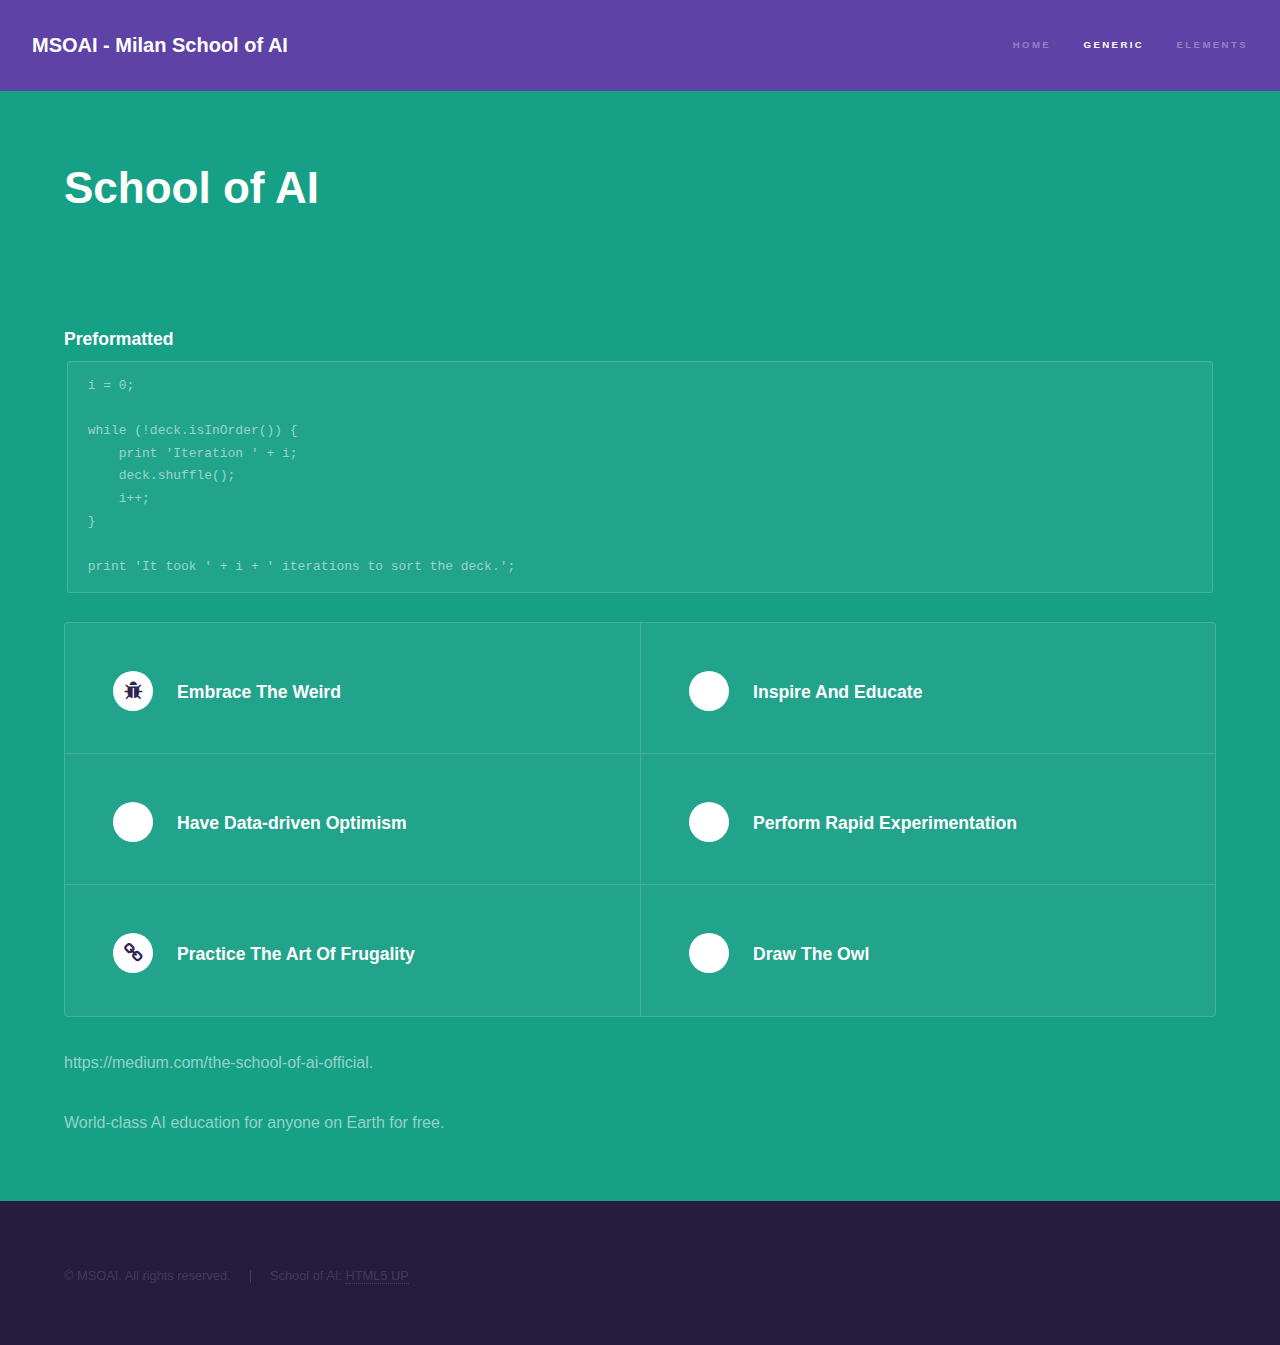
==== commit be1adb6f: "Update generic.html" ====
--- a/generic.html
+++ b/generic.html
@@ -52,17 +52,17 @@
 									<p></p>
 								</section>
 								<section>
-									<span class="icon major fa-lock"></span>
+									<span class="icon major fa-divide"></span>
 									<h3>Inspire And Educate</h3>
 									<p></p>
 								</section>
 								<section>
-									<span class="icon major fa-cog"></span>
+									<span class="icon major fa-shipping-fast"></span>
 									<h3>Have Data-driven Optimism</h3>
 									<p></p>
 								</section>
 								<section>
-									<span class="icon major fa-desktop"></span>
+									<span class="icon major fa-pen"></span>
 									<h3>Perform Rapid Experimentation</h3>
 									<p></p>
 								</section>
@@ -72,7 +72,7 @@
 									<p></p>
 								</section>
 								<section>
-									<span class="icon major fa-diamond"></span>
+									<span class="icon major fa-user-astronaut"></span>
 									<h3>Draw The Owl</h3>
 									<p></p>
 								</section>
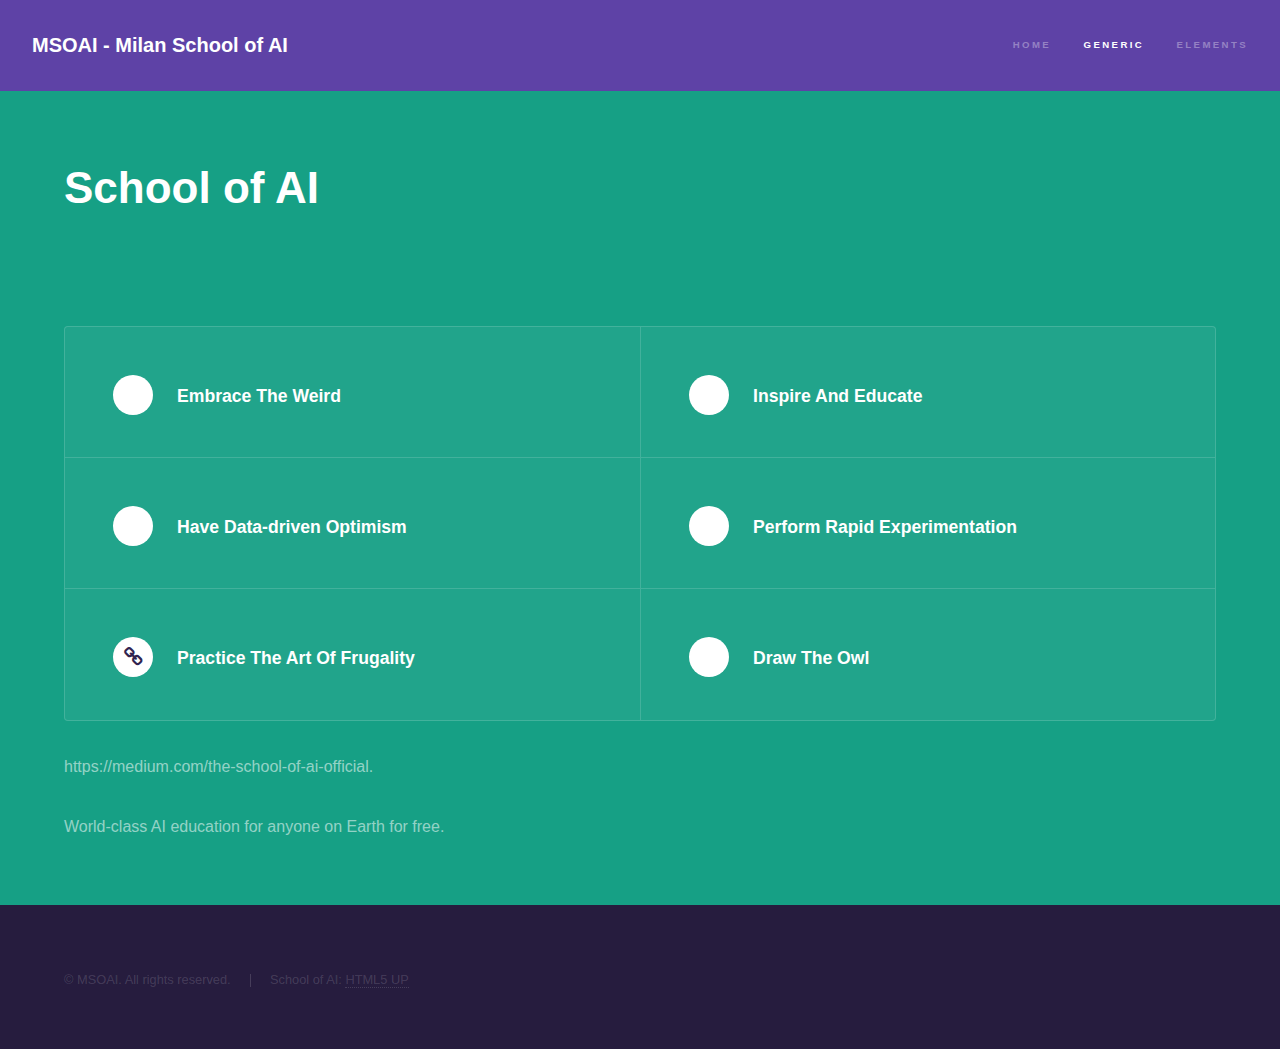
==== commit f1257812: "Update generic.html" ====
--- a/generic.html
+++ b/generic.html
@@ -34,19 +34,10 @@
 						<div class="inner">
 							<h1 class="major">School of AI</h1>
 							<span class="image fit"><img src="images/pic04.png" alt="" /></span>
-							<h3>Preformatted</h3>
-									<pre><code>i = 0;
-
-while (!deck.isInOrder()) {
-    print 'Iteration ' + i;
-    deck.shuffle();
-    i++;
-}
-
-print 'It took ' + i + ' iterations to sort the deck.';</code></pre>
+							
 							<div class="features">
 								<section>
-									<span class="icon major fa-bug"></span>
+									<span class="icon major fa-bu"></span>
 									
 									<h3>Embrace The Weird</h3>
 									<p></p>
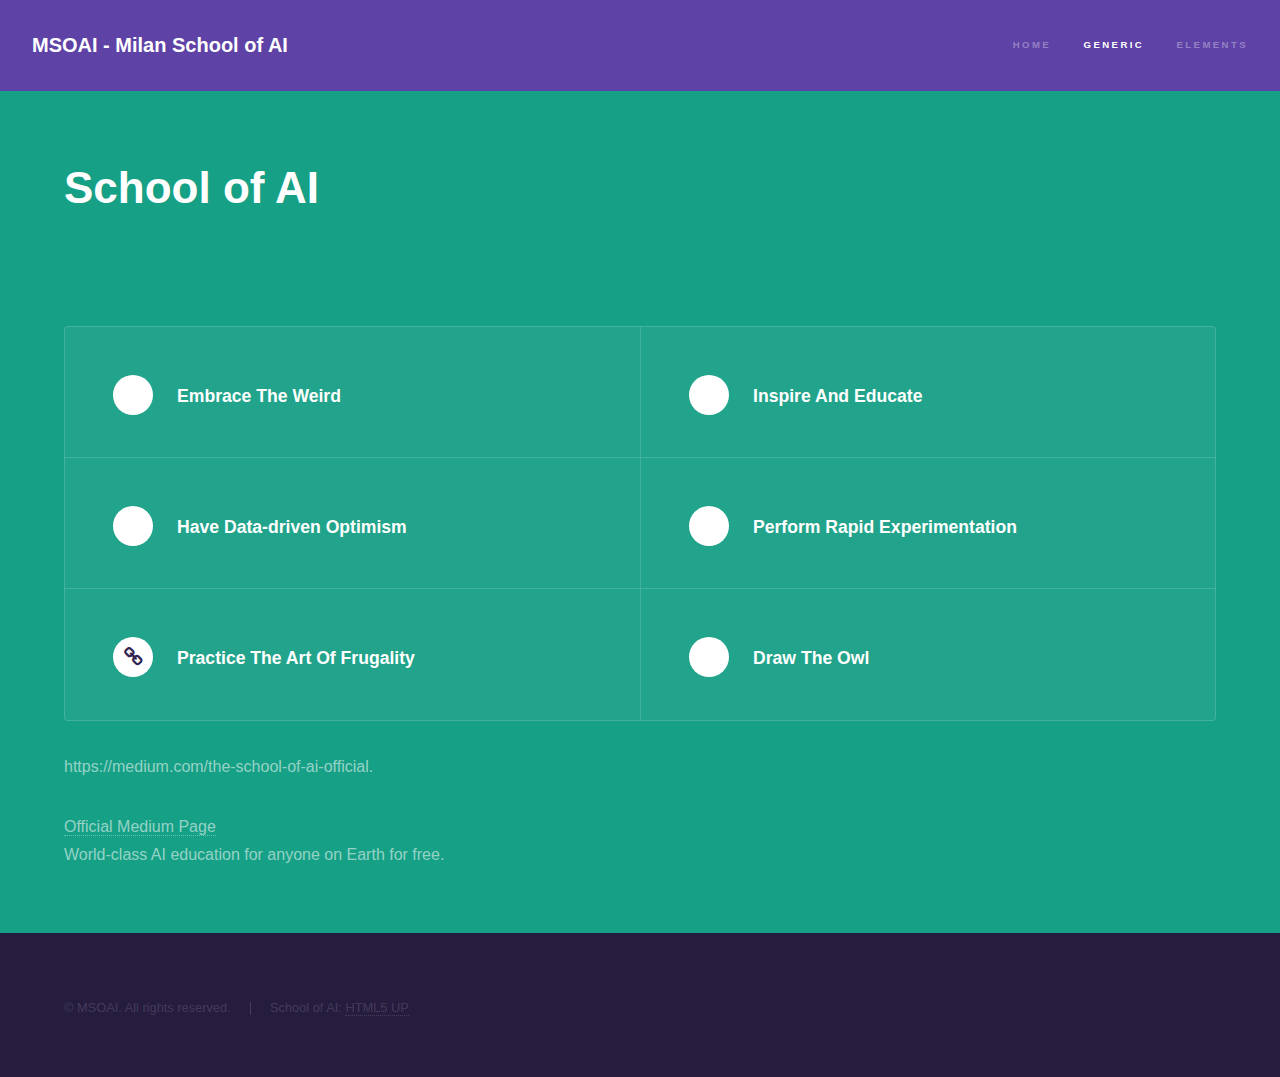
==== commit 6224e6ca: "Update generic.html" ====
--- a/generic.html
+++ b/generic.html
@@ -69,6 +69,7 @@
 								</section>
 							</div>
 							<p>https://medium.com/the-school-of-ai-official.</p>
+							<a href="https://medium.com/the-school-of-ai-official">Official Medium Page</a>
 							<p>World-class AI education for anyone on Earth for free.</p>
 						</div>
 					</section>
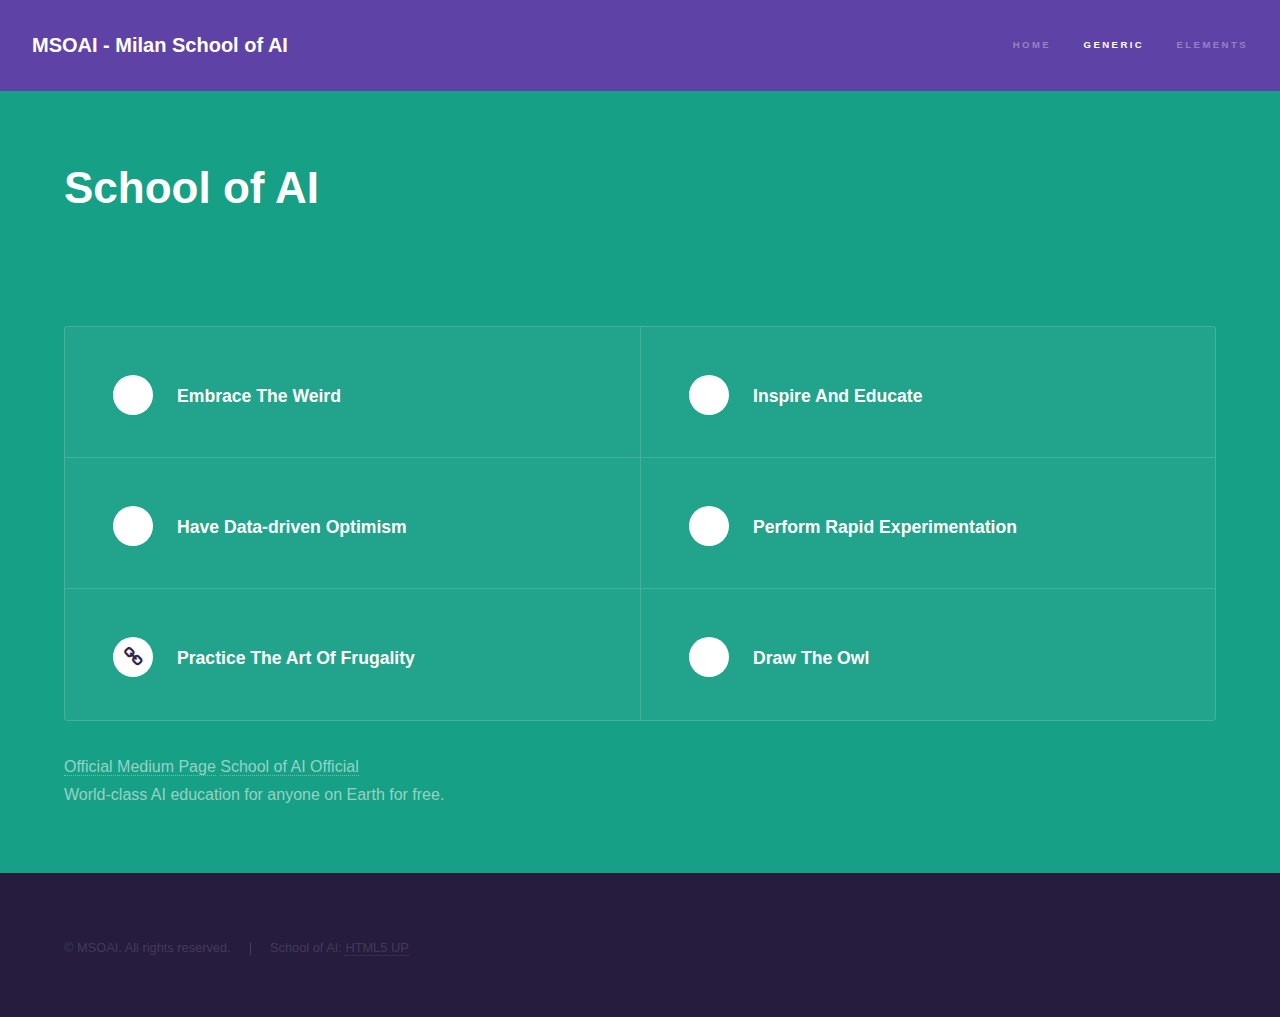
==== commit 051933e9: "Update generic.html" ====
--- a/generic.html
+++ b/generic.html
@@ -68,8 +68,9 @@
 									<p></p>
 								</section>
 							</div>
-							<p>https://medium.com/the-school-of-ai-official.</p>
+							<p></p>
 							<a href="https://medium.com/the-school-of-ai-official">Official Medium Page</a>
+							<a href="https://www.theschool.ai/">School of AI Official</a>
 							<p>World-class AI education for anyone on Earth for free.</p>
 						</div>
 					</section>
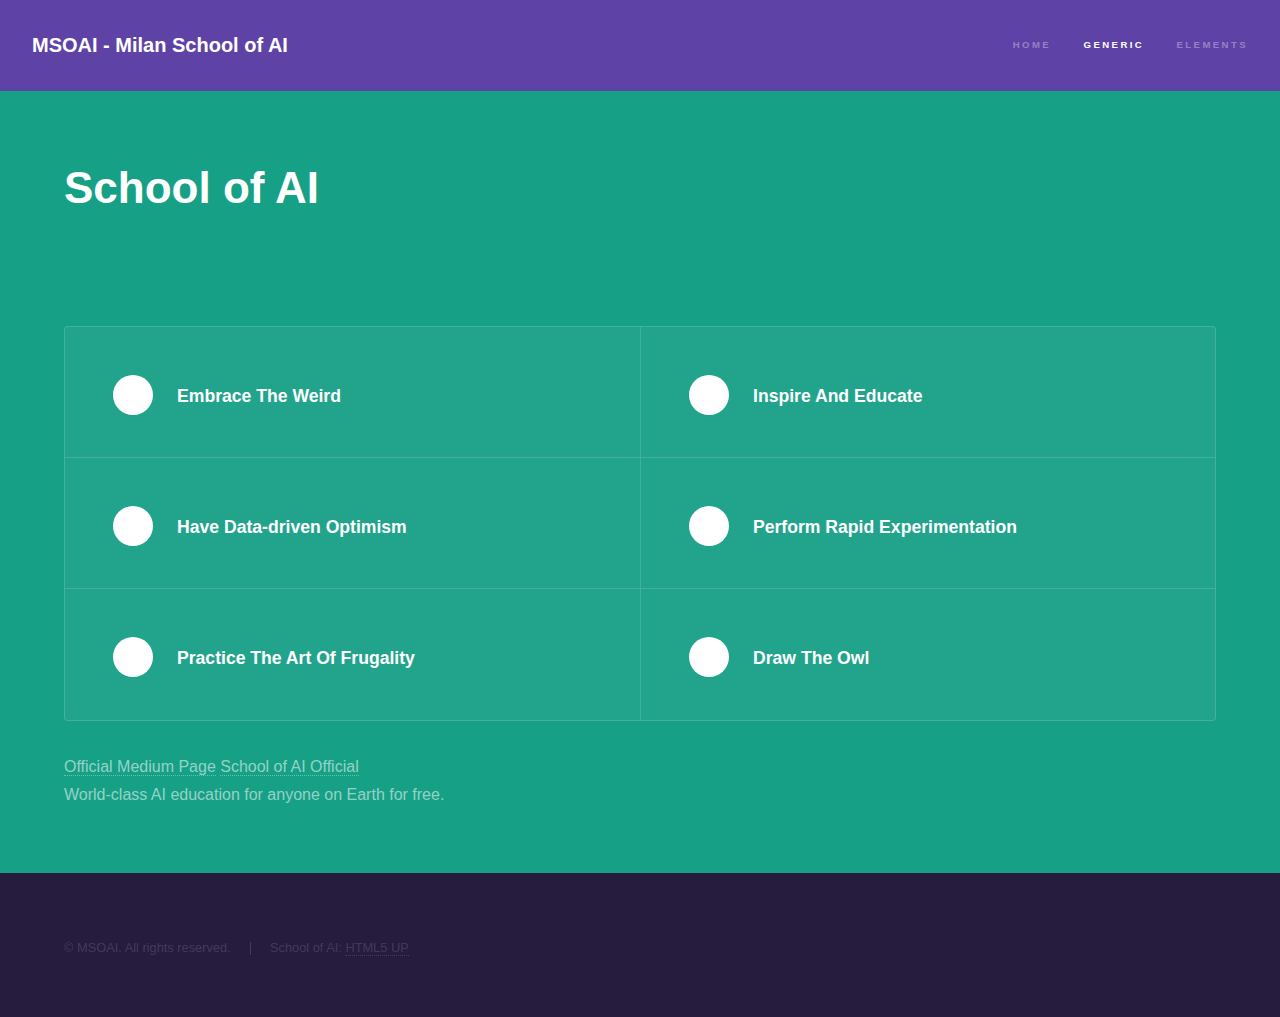
==== commit 1e051a54: "Update generic.html" ====
--- a/generic.html
+++ b/generic.html
@@ -58,7 +58,7 @@
 									<p></p>
 								</section>
 								<section>
-									<span class="icon major fa-chain"></span>
+									<span class="icon major fa-chai"></span>
 									<h3>Practice The Art Of Frugality</h3>
 									<p></p>
 								</section>
@@ -70,7 +70,9 @@
 							</div>
 							<p></p>
 							<a href="https://medium.com/the-school-of-ai-official">Official Medium Page</a>
+							
 							<a href="https://www.theschool.ai/">School of AI Official</a>
+							
 							<p>World-class AI education for anyone on Earth for free.</p>
 						</div>
 					</section>
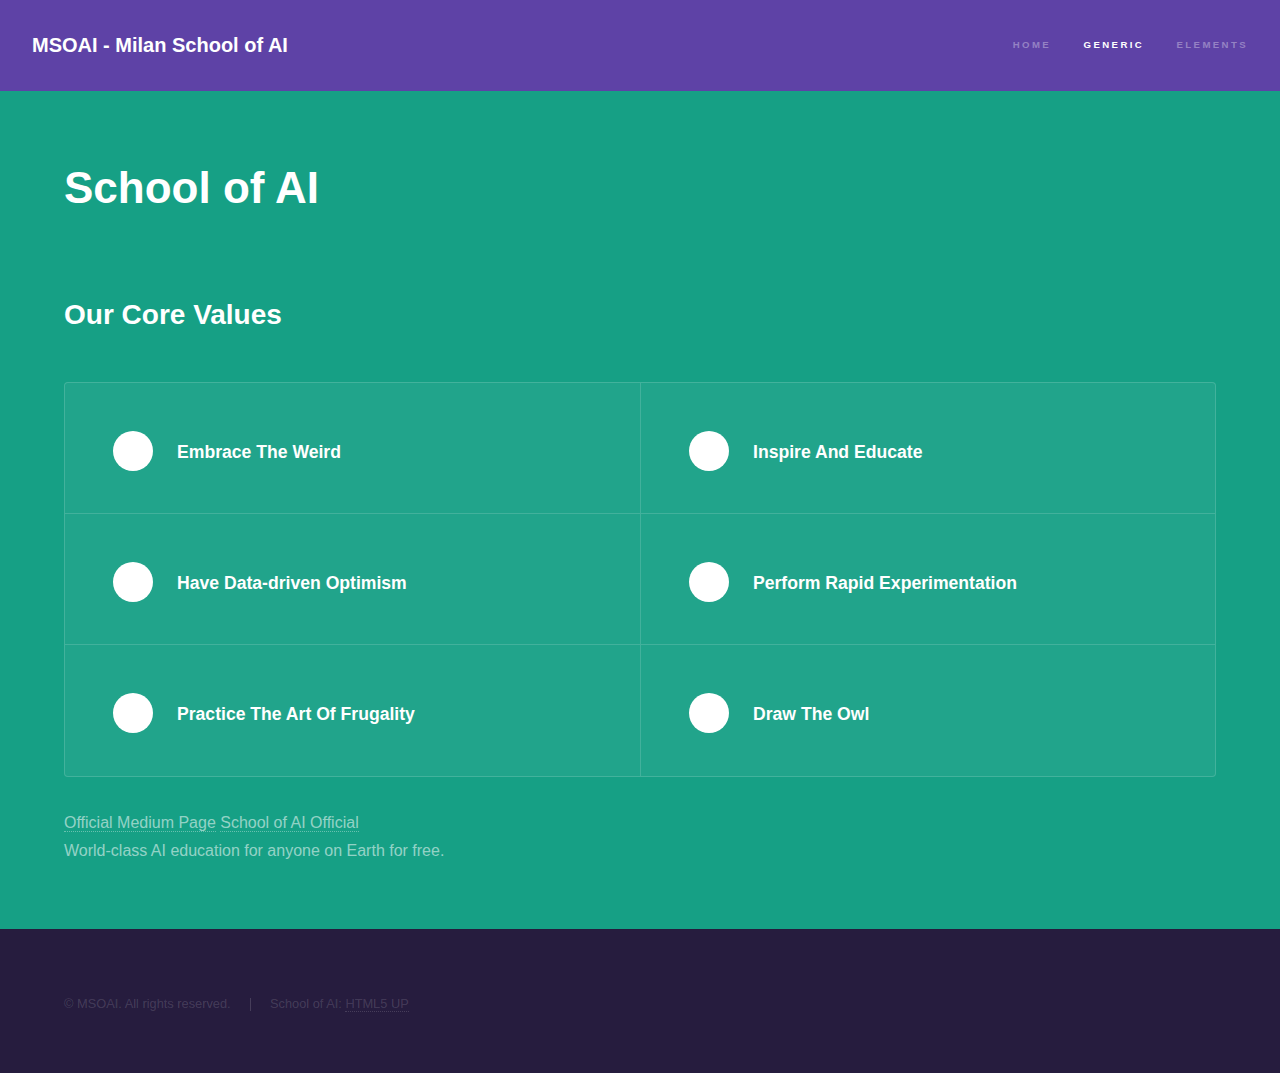
==== commit cc3b7c72: "Update generic.html" ====
--- a/generic.html
+++ b/generic.html
@@ -33,6 +33,7 @@
 					<section id="main" class="wrapper">
 						<div class="inner">
 							<h1 class="major">School of AI</h1>
+							<h2 class="major">Our Core Values</h2>
 							<span class="image fit"><img src="images/pic04.png" alt="" /></span>
 							
 							<div class="features">
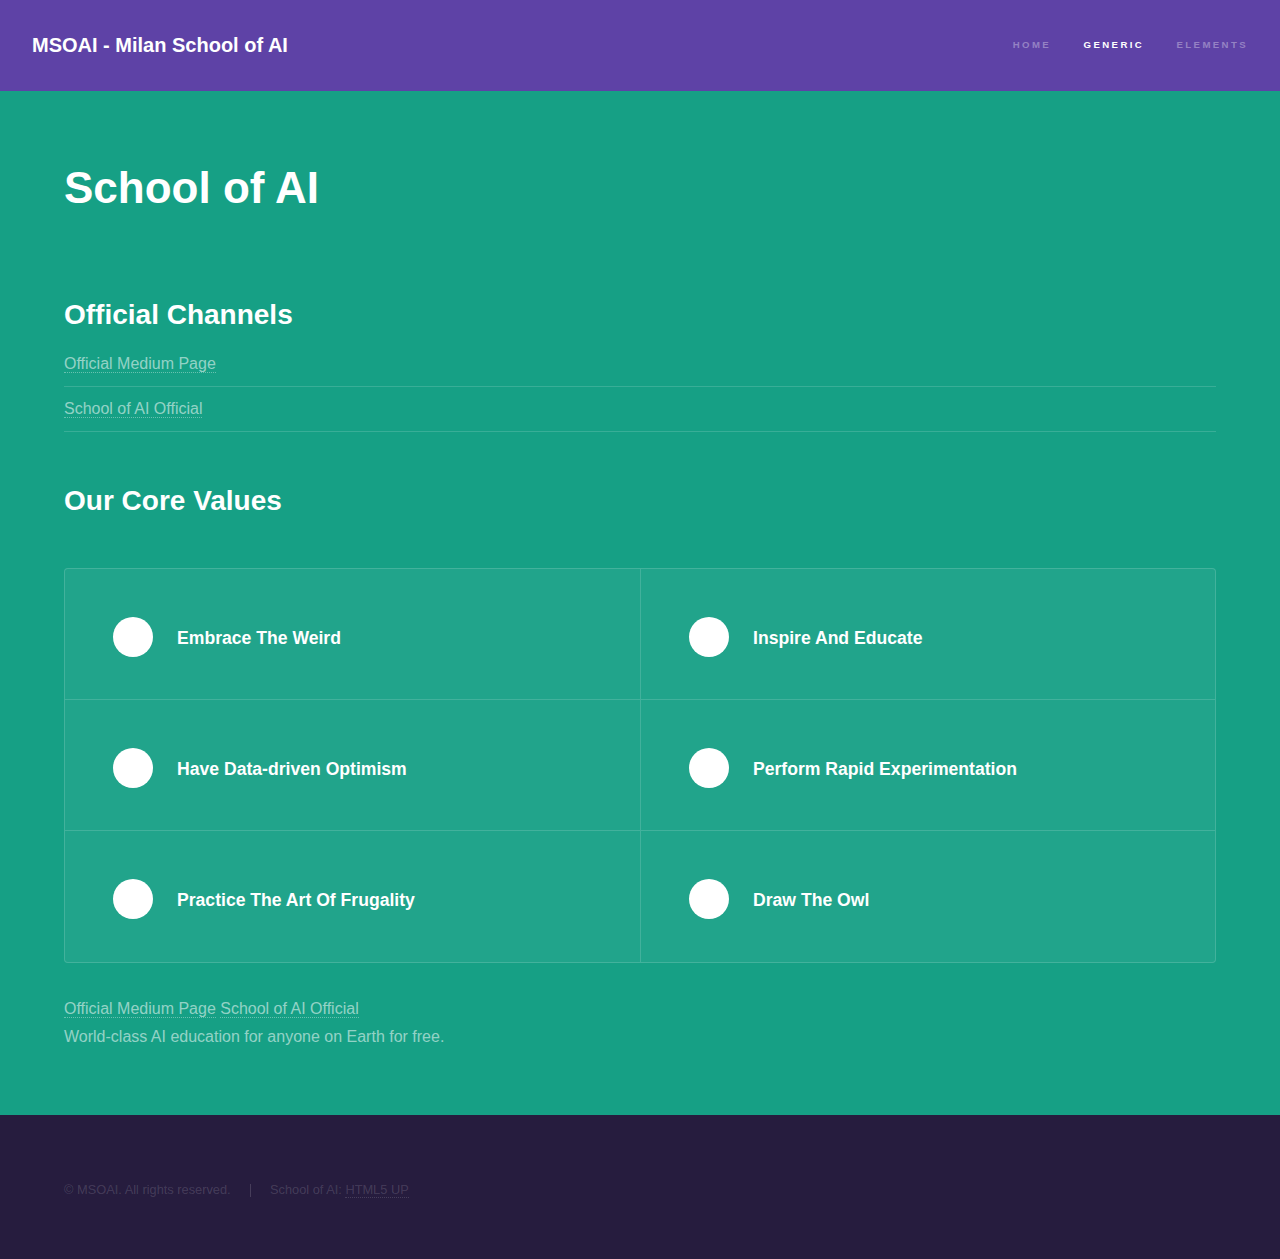
==== commit a6244037: "Update generic.html" ====
--- a/generic.html
+++ b/generic.html
@@ -33,6 +33,14 @@
 					<section id="main" class="wrapper">
 						<div class="inner">
 							<h1 class="major">School of AI</h1>
+							<h2>Official Channels</h2>
+											<ul class="alt">
+												<li><a href="https://medium.com/the-school-of-ai-official">Official Medium Page</a>
+							
+							</li>
+												<li><a href="https://www.theschool.ai/">School of AI Official</a></li>
+												<li></li>
+											</ul>
 							<h2 class="major">Our Core Values</h2>
 							<span class="image fit"><img src="images/pic04.png" alt="" /></span>
 							
